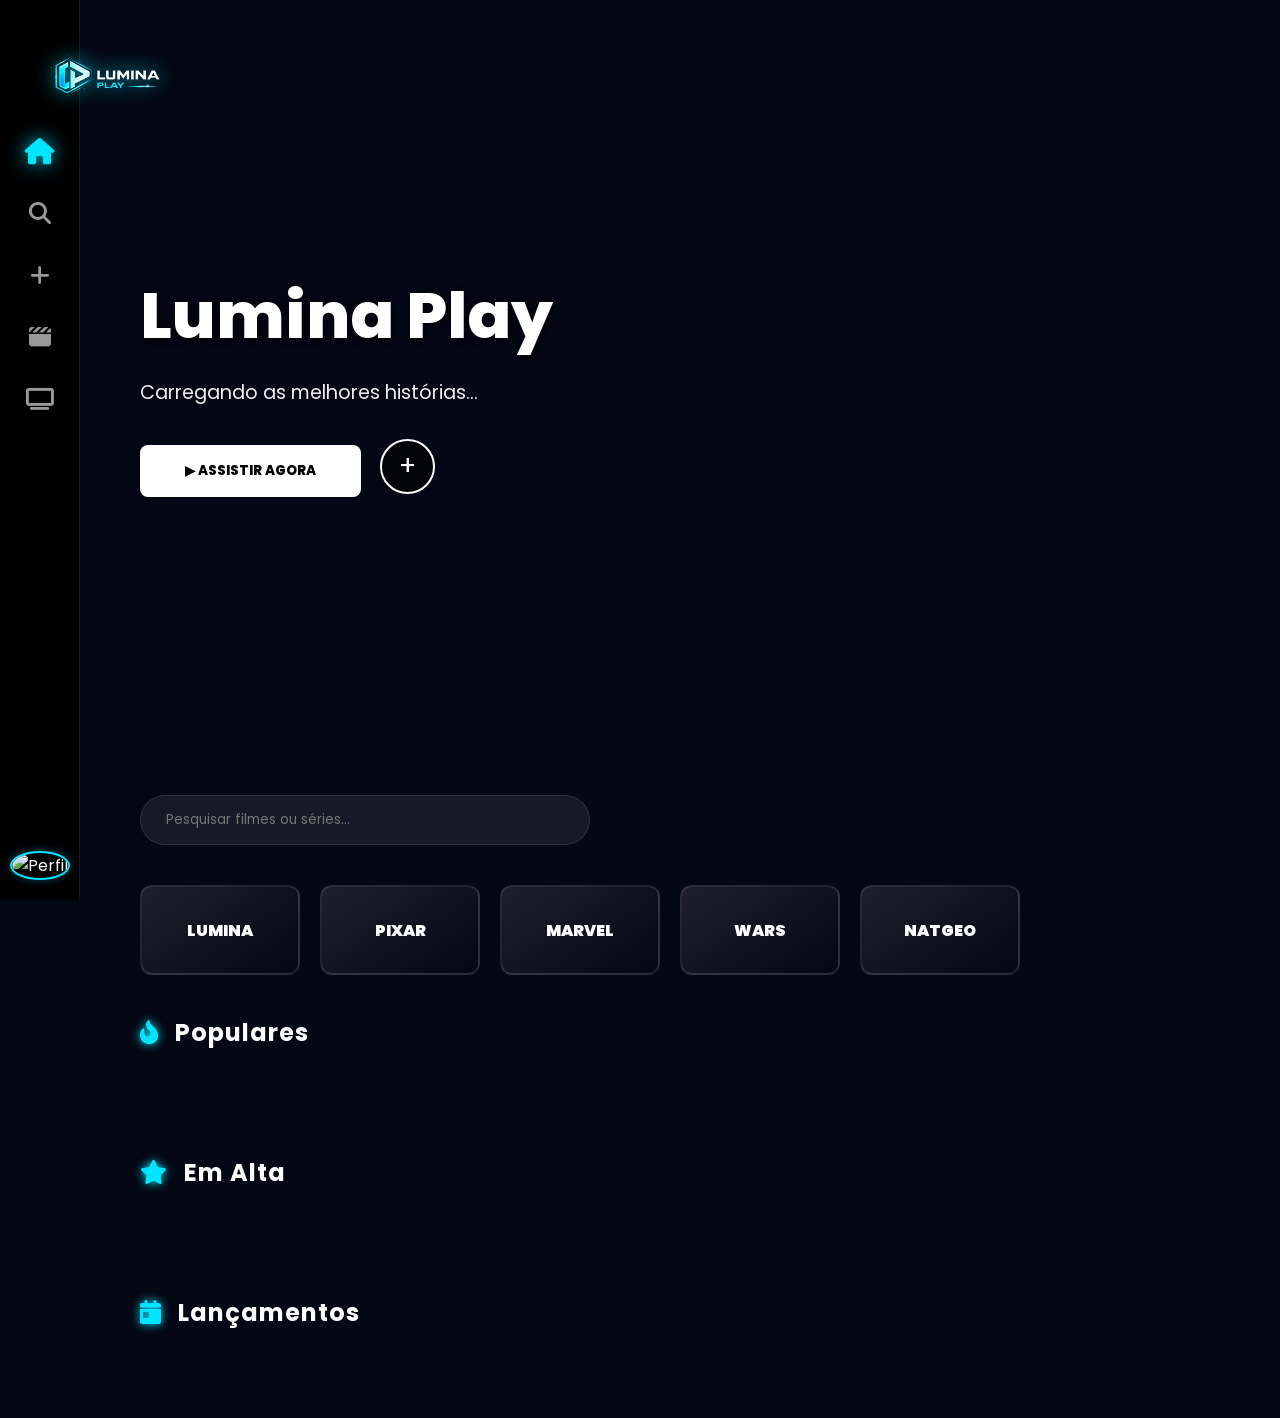
==== index.html @ 46b20f15 "Update index.html" ====
<!DOCTYPE html>
<html lang="pt-br">
<head>
    <meta charset="UTF-8">
    <meta name="viewport" content="width=device-width, initial-scale=1.0">
    <title>Lumina Play | Onde a luz encontra a história</title>
    <link rel="stylesheet" href="style.css">
    <link href="https://fonts.googleapis.com/css2?family=Poppins:wght@300;400;600;800&display=swap" rel="stylesheet">
    <link rel="stylesheet" href="https://cdnjs.cloudflare.com/ajax/libs/font-awesome/6.4.2/css/all.min.css">
</head>
<body>

    <nav class="sidebar">
        <div class="logo-container" onclick="window.location.href='index.html'" style="cursor: pointer;">
            <img src="logo.png" alt="Lumina Play Logo" class="logo-horizontal">
        </div>

        <ul class="nav-links">
            <li class="active" title="Início" onclick="window.location.href='index.html'"><i class="fa-solid fa-house"></i></li>
            <li title="Pesquisar" onclick="document.getElementById('searchInput').focus()"><i class="fa-solid fa-magnifying-glass"></i></li>
            <li title="Minha Lista" onclick="window.location.href='minha-lista.html'"><i class="fa-solid fa-plus"></i></li>
            <li title="Filmes" onclick="window.location.href='filme.html'"><i class="fa-solid fa-clapperboard"></i></li>
            <li title="Séries" onclick="window.location.href='series.html'"><i class="fa-solid fa-tv"></i></li>
        </ul>

        <div class="user-profile">
            <img src="https://i.pravatar.cc/150?img=32" alt="Perfil">
        </div>
    </nav>

    <main class="content">
        <section class="hero" id="hero">
            <div class="hero-overlay">
                <div class="hero-content">
                    <h1 id="heroTitle">Lumina Play</h1>
                    <p id="heroOverview">Carregando as melhores histórias...</p>
                    <div class="buttons">
                        <button class="btn-play" id="heroWatch">▶ ASSISTIR AGORA</button>
                        <button class="btn-info" id="heroFav">+</button>
                    </div>
                </div>
            </div>
        </section>

        <section class="search-section">
            <input type="text" id="searchInput" placeholder="Pesquisar filmes ou séries...">
        </section>

        <div class="row" id="searchRow" style="display: none; margin-bottom: 40px;">
            <h3><i class="fa-solid fa-magnifying-glass" style="color: #00e5ff; margin-right: 10px;"></i> Resultados encontrados</h3>
            <div class="movie-list row-cards" id="row-search-results"></div>
        </div>

        <section class="categories">
            <div class="category-card" onclick="alert('Explorar Lumina Originals')">LUMINA</div>
            <div class="category-card" onclick="alert('Explorar Pixar')">PIXAR</div>
            <div class="category-card" onclick="alert('Explorar Marvel')">MARVEL</div>
            <div class="category-card" onclick="alert('Explorar Star Wars')">WARS</div>
            <div class="category-card" onclick="alert('Explorar NatGeo')">NATGEO</div>
        </section>

        <div class="row">
            <h3><i class="fa-solid fa-fire-flame-curved" style="color: #00e5ff; text-shadow: 0 0 10px #00e5ff; margin-right: 10px;"></i> Populares</h3>
            <div class="carousel-container">
                <button class="handle left"><i class="fa-solid fa-chevron-left"></i></button>
                <div class="movie-list row-cards" id="row-populares"></div>
                <button class="handle right"><i class="fa-solid fa-chevron-right"></i></button>
            </div>
        </div>

        <div class="row">
            <h3><i class="fa-solid fa-star" style="color: #00e5ff; text-shadow: 0 0 10px #00e5ff; margin-right: 10px;"></i> Em Alta</h3>
            <div class="carousel-container">
                <button class="handle left"><i class="fa-solid fa-chevron-left"></i></button>
                <div class="movie-list row-cards" id="row-emalta"></div>
                <button class="handle right"><i class="fa-solid fa-chevron-right"></i></button>
            </div>
        </div>

        <div class="row">
            <h3><i class="fa-solid fa-calendar-day" style="color: #00e5ff; text-shadow: 0 0 10px #00e5ff; margin-right: 10px;"></i> Lançamentos</h3>
            <div class="carousel-container">
                <button class="handle left"><i class="fa-solid fa-chevron-left"></i></button>
                <div class="movie-list row-cards" id="row-lancamentos"></div>
                <button class="handle right"><i class="fa-solid fa-chevron-right"></i></button>
            </div>
        </div>
    </main>

    <script>
        const API_KEY = "d552c7ad4779e6d50cb6de2ac397c6dd";
        const IMG_URL = "https://image.tmdb.org/t/p/original";

        // --- BUSCA EM TEMPO REAL ---
        const searchInput = document.getElementById('searchInput');
        const searchRow = document.getElementById('searchRow');
        const searchResults = document.getElementById('row-search-results');

        searchInput.addEventListener('input', async (e) => {
            const query = e.target.value;
            if (query.length > 2) {
                const res = await fetch(`https://api.themoviedb.org/3/search/multi?api_key=${API_KEY}&language=pt-BR&query=${query}`);
                const data = await res.json();
                
                if (data.results.length > 0) {
                    searchRow.style.display = 'block';
                    renderMovies(searchResults, data.results);
                }
            } else {
                searchRow.style.display = 'none';
            }
        });

        // --- CARREGAR CONTEÚDO ---
        async function fetchMovies(endpoint, rowId) {
            const res = await fetch(`https://api.themoviedb.org/3${endpoint}?api_key=${API_KEY}&language=pt-BR`);
            const data = await res.json();
            renderMovies(document.getElementById(rowId), data.results);
            return data.results;
        }

        function renderMovies(container, list) {
            container.innerHTML = "";
            list.forEach(item => {
                if (!item.poster_path) return;
                const card = document.createElement('div');
                card.className = 'card';
                card.innerHTML = `<img src="https://image.tmdb.org/t/p/w500${item.poster_path}" alt="${item.title || item.name}">`;
                card.onclick = () => {
                    localStorage.setItem('lumina_selectedMovie', JSON.stringify(item));
                    window.location.href = 'filme.html';
                };
                container.appendChild(card);
            });
        }

        async function init() {
            const pops = await fetchMovies('/movie/popular', 'row-populares');
            fetchMovies('/trending/all/week', 'row-emalta');
            fetchMovies('/movie/now_playing', 'row-lancamentos');

            // Configurar Hero com um filme aleatório dos populares
            if (pops.length > 0) {
                const movie = pops[Math.floor(Math.random() * pops.length)];
                document.getElementById('hero').style.backgroundImage = `url(${IMG_URL}${movie.backdrop_path})`;
                document.getElementById('heroTitle').innerText = movie.title || movie.name;
                document.getElementById('heroOverview').innerText = movie.overview.substring(0, 160) + "...";
                document.getElementById('heroWatch').onclick = () => {
                    localStorage.setItem('lumina_selectedMovie', JSON.stringify(movie));
                    window.location.href = 'filme.html';
                };
            }
        }

        // --- CONTROLES DE SCROLL ---
        document.querySelectorAll('.handle').forEach(btn => {
            btn.onclick = () => {
                const list = btn.parentElement.querySelector('.movie-list');
                const direction = btn.classList.contains('left') ? -500 : 500;
                list.scrollBy({ left: direction, behavior: 'smooth' });
            };
        });

        init();
    </script>
</body>
</html>
---- style.css ----
/* --- CONFIGURAÇÕES GERAIS --- */
* {
    margin: 0;
    padding: 0;
    box-sizing: border-box;
    font-family: 'Poppins', sans-serif;
}

body {
    background: #040714;
    color: white;
    overflow-x: hidden;
    display: flex;
    flex-direction: row; 
}

/* --- BARRA LATERAL (SIDEBAR) --- */
.sidebar {
    width: 80px;
    height: 100vh;
    background: rgba(0, 0, 0, 0.95);
    position: fixed;
    display: flex;
    flex-direction: column;
    align-items: center;
    justify-content: space-between;
    padding: 20px 0;
    z-index: 1000;
    border-right: 1px solid rgba(255, 255, 255, 0.1);
    transition: 0.3s;
    overflow: visible; /* Permite que a logo grande "saia" da barra */
}

/* --- NOVA LOGO GIGANTE E BRILHANTE --- */
.logo-container {
    width: 200px; /* Largura ideal para o texto da sua logo aparecer */
    position: absolute;
    top: 15px;
    left: 10px;
    cursor: pointer;
    transition: transform 0.3s ease;
    z-index: 1001;
}

.logo-horizontal {
    width: 100%;
    height: auto;
    /* Brilho Neon Azul intenso para destacar a logo */
    filter: drop-shadow(0 0 10px rgba(0, 229, 255, 0.8));
}

.logo-container:hover {
    transform: scale(1.05);
}

/* --- LINKS DE NAVEGAÇÃO --- */
.nav-links { 
    list-style: none; 
    width: 100%;
    display: flex;
    flex-direction: column;
    align-items: center;
    margin-top: 100px; /* Espaço para não bater na logo grande */
}

.nav-links li {
    margin: 20px 0;
    cursor: pointer;
    transition: 0.3s ease;
    display: flex;
    justify-content: center;
    align-items: center;
    width: 100%;
}

.nav-links li i {
    font-size: 22px;
    color: white;
    opacity: 0.6;
}

.nav-links li.active i, 
.nav-links li:hover i {
    opacity: 1;
    color: #00e5ff;
    transform: scale(1.2);
    text-shadow: 0 0 15px rgba(0, 229, 255, 0.8);
}

.user-profile img {
    width: 45px;
    height: 45px;
    border-radius: 50%;
    border: 2px solid #00e5ff;
    object-fit: cover;
    box-shadow: 0 0 10px rgba(0, 229, 255, 0.3);
}

/* --- CONTEÚDO PRINCIPAL --- */
.content {
    margin-left: 80px;
    width: calc(100% - 80px);
    transition: 0.3s;
}

/* --- BANNER PRINCIPAL (HERO) --- */
.hero {
    height: 85vh;
    background-size: cover;
    background-position: center;
    position: relative;
}

.hero-overlay {
    height: 100%;
    width: 100%;
    background: linear-gradient(to right, #040714 20%, transparent 90%),
                linear-gradient(to top, #040714 10%, transparent 40%);
    display: flex;
    align-items: center;
    padding: 0 60px;
}

.hero-content h1 {
    font-size: 4rem;
    font-weight: 800;
    margin-bottom: 15px;
    text-shadow: 2px 2px 10px rgba(0,0,0,0.8);
}

.hero-content p {
    font-size: 1.2rem;
    max-width: 600px;
    margin-bottom: 30px;
    color: #efefef;
    line-height: 1.6;
}

.btn-play {
    padding: 16px 45px;
    font-weight: 800;
    border: none;
    border-radius: 8px;
    background: white;
    color: black;
    cursor: pointer;
    transition: 0.3s;
    text-transform: uppercase;
}

.btn-play:hover { 
    background: #00e5ff; 
    color: white; 
    box-shadow: 0 0 20px rgba(0, 229, 255, 0.5);
}

.btn-info {
    width: 55px;
    height: 55px;
    border-radius: 50%;
    border: 2px solid white;
    background: rgba(0,0,0,0.6);
    color: white;
    margin-left: 15px;
    font-size: 26px;
    cursor: pointer;
    transition: 0.3s;
}

.btn-info:hover { border-color: #00e5ff; color: #00e5ff; }

/* --- BUSCA E CATEGORIAS --- */
.search-section { padding: 30px 60px; }
#searchInput {
    width: 100%;
    max-width: 450px;
    padding: 14px 25px;
    background: rgba(255,255,255,0.08);
    border: 1px solid rgba(255,255,255,0.1);
    border-radius: 30px;
    color: white;
    outline: none;
    transition: 0.3s;
}
#searchInput:focus { border-color: #00e5ff; background: rgba(255,255,255,0.15); }

.categories {
    display: flex;
    gap: 20px;
    padding: 10px 60px;
    overflow-x: auto;
}
.categories::-webkit-scrollbar { display: none; }

.category-card {
    min-width: 160px;
    height: 90px;
    border: 2px solid rgba(255, 255, 255, 0.1);
    border-radius: 12px;
    display: flex;
    align-items: center;
    justify-content: center;
    font-weight: 900;
    background: linear-gradient(145deg, #1e1f2a, #040714);
    cursor: pointer;
    flex-shrink: 0;
    transition: 0.4s cubic-bezier(0.175, 0.885, 0.32, 1.275);
}

.category-card:hover {
    border-color: #00e5ff;
    transform: scale(1.05);
    box-shadow: 0 10px 20px rgba(0,0,0,0.4);
}

/* --- FILEIRAS E CARDS --- */
.row { padding: 30px 60px; position: relative; }
.row h3 { margin-bottom: 15px; font-size: 1.5rem; letter-spacing: 1px; }

.movie-list {
    display: flex;
    gap: 18px;
    overflow-x: auto;
    scroll-behavior: smooth;
    padding: 15px 0;
}
.movie-list::-webkit-scrollbar { display: none; }

.card {
    min-width: 180px;
    transition: 0.4s;
    cursor: pointer;
}
.card img { 
    width: 100%; 
    border-radius: 8px; 
    border: 2px solid transparent; 
    transition: 0.3s;
}
.card:hover { transform: translateY(-10px); }
.card:hover img { border-color: #00e5ff; box-shadow: 0 0 15px rgba(0, 229, 255, 0.4); }

.handle {
    position: absolute;
    height: 70%;
    top: 55px;
    width: 45px;
    background: rgba(0,0,0,0.8);
    border: none;
    color: white;
    font-size: 24px;
    cursor: pointer;
    z-index: 20;
    opacity: 0;
    transition: 0.3s;
}
.carousel-container:hover .handle { opacity: 1; }
.handle.left { left: 10px; border-radius: 0 8px 8px 0; }
.handle.right { right: 10px; border-radius: 8px 0 0 8px; }

/* --- PLAYER --- */
.player-overlay {
    position: fixed;
    top: 0; left: 0; width: 100%; height: 100%;
    background: rgba(0,0,0,0.98);
    display: none;
    z-index: 3000;
    justify-content: center;
    align-items: center;
}
.player-overlay.active { display: flex; }
.player-content { width: 95%; max-width: 1000px; aspect-ratio: 16/9; position: relative; }
.player-content iframe { width: 100%; height: 100%; border-radius: 12px; box-shadow: 0 0 30px rgba(0, 229, 255, 0.2); }
.close-btn { position: absolute; top: -50px; right: 0; font-size: 45px; color: white; cursor: pointer; transition: 0.3s; }
.close-btn:hover { color: #00e5ff; transform: rotate(90deg); }

/* --- RESPONSIVIDADE --- */
@media (max-width: 768px) {
    body { flex-direction: column; }

    .sidebar {
        width: 100%;
        height: 70px;
        bottom: 0;
        top: auto;
        flex-direction: row;
        padding: 0 15px;
        border-right: none;
        border-top: 1px solid rgba(255, 255, 255, 0.1);
        overflow: hidden;
    }

    /* Esconde a logo flutuante no Mobile para não cobrir os filmes */
    .logo-container { display: none; }

    .nav-links {
        flex-direction: row;
        justify-content: space-around;
        margin-top: 0;
    }

    .nav-links li { margin: 0; width: auto; }
    .user-profile { display: none; }

    .content {
        margin-left: 0;
        width: 100%;
        padding-bottom: 80px; 
    }

    .hero { height: 55vh; }
    .hero-overlay { padding: 0 25px; }
    .hero-content h1 { font-size: 2.2rem; }
    .hero-content p { font-size: 0.95rem; }

    .row { padding: 20px 25px; }
    .search-section, .categories { padding: 10px 25px; }
    .handle { display: none; }
}

/* Animação Skeleton */
.skeleton { min-width: 180px; height: 260px; background: linear-gradient(90deg, #1e1f2a 25%, #2a2b38 50%, #1e1f2a 75%); background-size: 200% 100%; animation: loading 1.5s infinite; border-radius: 8px; }
@keyframes loading { 0% { background-position: 200% 0; } 100% { background-position: -200% 0; } }
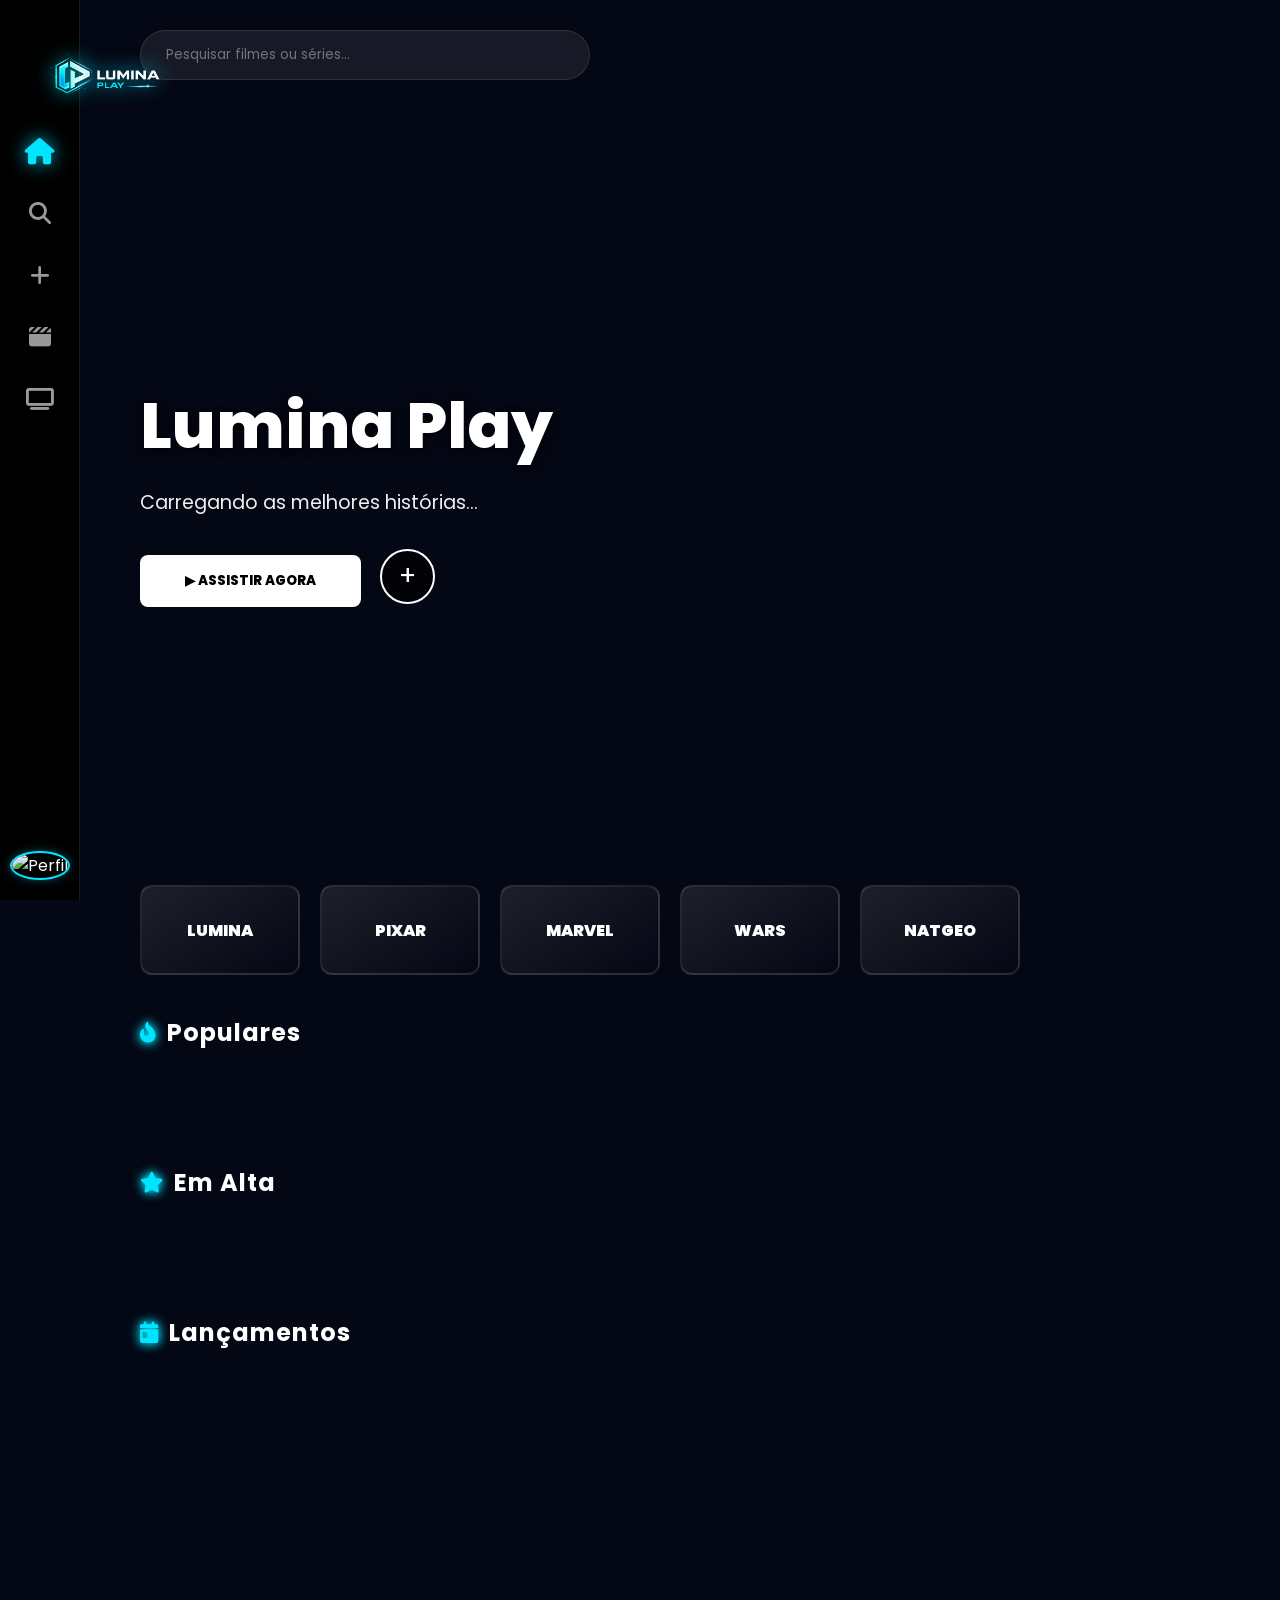
==== commit 9a268457: "Update index.html" ====
--- a/index.html
+++ b/index.html
@@ -17,7 +17,7 @@
 
         <ul class="nav-links">
             <li class="active" title="Início" onclick="window.location.href='index.html'"><i class="fa-solid fa-house"></i></li>
-            <li title="Pesquisar" onclick="document.getElementById('searchInput').focus()"><i class="fa-solid fa-magnifying-glass"></i></li>
+            <li title="Pesquisar" onclick="document.getElementById('searchInput').focus(); window.scrollTo({top: 0, behavior: 'smooth'});"><i class="fa-solid fa-magnifying-glass"></i></li>
             <li title="Minha Lista" onclick="window.location.href='minha-lista.html'"><i class="fa-solid fa-plus"></i></li>
             <li title="Filmes" onclick="window.location.href='filme.html'"><i class="fa-solid fa-clapperboard"></i></li>
             <li title="Séries" onclick="window.location.href='series.html'"><i class="fa-solid fa-tv"></i></li>
@@ -29,60 +29,65 @@
     </nav>
 
     <main class="content">
-        <section class="hero" id="hero">
-            <div class="hero-overlay">
-                <div class="hero-content">
-                    <h1 id="heroTitle">Lumina Play</h1>
-                    <p id="heroOverview">Carregando as melhores histórias...</p>
-                    <div class="buttons">
-                        <button class="btn-play" id="heroWatch">▶ ASSISTIR AGORA</button>
-                        <button class="btn-info" id="heroFav">+</button>
-                    </div>
-                </div>
-            </div>
-        </section>
-
         <section class="search-section">
             <input type="text" id="searchInput" placeholder="Pesquisar filmes ou séries...">
         </section>
 
-        <div class="row" id="searchRow" style="display: none; margin-bottom: 40px;">
-            <h3><i class="fa-solid fa-magnifying-glass" style="color: #00e5ff; margin-right: 10px;"></i> Resultados encontrados</h3>
-            <div class="movie-list row-cards" id="row-search-results"></div>
+        <div class="row" id="searchRow" style="display: none; padding: 0 4%; margin-top: 20px;">
+            <h3 style="border-left: 5px solid #00e5ff; padding-left: 15px;">
+                <i class="fa-solid fa-magnifying-glass" style="color: #00e5ff; margin-right: 10px;"></i> 
+                Resultados para: <span id="searchTerm" style="color: #00e5ff; font-weight: 300;"></span>
+            </h3>
+            <div id="row-search-results" style="display: grid; grid-template-columns: repeat(auto-fill, minmax(180px, 1fr)); gap: 20px; margin-top: 20px;"></div>
         </div>
 
-        <section class="categories">
-            <div class="category-card" onclick="alert('Explorar Lumina Originals')">LUMINA</div>
-            <div class="category-card" onclick="alert('Explorar Pixar')">PIXAR</div>
-            <div class="category-card" onclick="alert('Explorar Marvel')">MARVEL</div>
-            <div class="category-card" onclick="alert('Explorar Star Wars')">WARS</div>
-            <div class="category-card" onclick="alert('Explorar NatGeo')">NATGEO</div>
-        </section>
+        <div id="main-content-area">
+            <section class="hero" id="hero">
+                <div class="hero-overlay">
+                    <div class="hero-content">
+                        <h1 id="heroTitle">Lumina Play</h1>
+                        <p id="heroOverview">Carregando as melhores histórias...</p>
+                        <div class="buttons">
+                            <button class="btn-play" id="heroWatch">▶ ASSISTIR AGORA</button>
+                            <button class="btn-info" id="heroFav" title="Adicionar à Lista">+</button>
+                        </div>
+                    </div>
+                </div>
+            </section>
 
-        <div class="row">
-            <h3><i class="fa-solid fa-fire-flame-curved" style="color: #00e5ff; text-shadow: 0 0 10px #00e5ff; margin-right: 10px;"></i> Populares</h3>
-            <div class="carousel-container">
-                <button class="handle left"><i class="fa-solid fa-chevron-left"></i></button>
-                <div class="movie-list row-cards" id="row-populares"></div>
-                <button class="handle right"><i class="fa-solid fa-chevron-right"></i></button>
+            <section class="categories">
+                <div class="category-card">LUMINA</div>
+                <div class="category-card">PIXAR</div>
+                <div class="category-card">MARVEL</div>
+                <div class="category-card">WARS</div>
+                <div class="category-card">NATGEO</div>
+            </section>
+
+            <div class="row">
+                <h3><i class="fa-solid fa-fire-flame-curved" style="color: #00e5ff; text-shadow: 0 0 10px #00e5ff; margin-right: 10px;"></i> Populares</h3>
+                <div class="carousel-container">
+                    <button class="handle left"><i class="fa-solid fa-chevron-left"></i></button>
+                    <div class="movie-list row-cards" id="row-populares"></div>
+                    <button class="handle right"><i class="fa-solid fa-chevron-right"></i></button>
+                </div>
             </div>
-        </div>
 
-        <div class="row">
-            <h3><i class="fa-solid fa-star" style="color: #00e5ff; text-shadow: 0 0 10px #00e5ff; margin-right: 10px;"></i> Em Alta</h3>
-            <div class="carousel-container">
-                <button class="handle left"><i class="fa-solid fa-chevron-left"></i></button>
-                <div class="movie-list row-cards" id="row-emalta"></div>
-                <button class="handle right"><i class="fa-solid fa-chevron-right"></i></button>
+            <div class="row">
+                <h3><i class="fa-solid fa-star" style="color: #00e5ff; text-shadow: 0 0 10px #00e5ff; margin-right: 10px;"></i> Em Alta</h3>
+                <div class="carousel-container">
+                    <button class="handle left"><i class="fa-solid fa-chevron-left"></i></button>
+                    <div class="movie-list row-cards" id="row-emalta"></div>
+                    <button class="handle right"><i class="fa-solid fa-chevron-right"></i></button>
+                </div>
             </div>
-        </div>
 
-        <div class="row">
-            <h3><i class="fa-solid fa-calendar-day" style="color: #00e5ff; text-shadow: 0 0 10px #00e5ff; margin-right: 10px;"></i> Lançamentos</h3>
-            <div class="carousel-container">
-                <button class="handle left"><i class="fa-solid fa-chevron-left"></i></button>
-                <div class="movie-list row-cards" id="row-lancamentos"></div>
-                <button class="handle right"><i class="fa-solid fa-chevron-right"></i></button>
+            <div class="row">
+                <h3><i class="fa-solid fa-calendar-day" style="color: #00e5ff; text-shadow: 0 0 10px #00e5ff; margin-right: 10px;"></i> Lançamentos</h3>
+                <div class="carousel-container">
+                    <button class="handle left"><i class="fa-solid fa-chevron-left"></i></button>
+                    <div class="movie-list row-cards" id="row-lancamentos"></div>
+                    <button class="handle right"><i class="fa-solid fa-chevron-right"></i></button>
+                </div>
             </div>
         </div>
     </main>
@@ -91,41 +96,37 @@
         const API_KEY = "d552c7ad4779e6d50cb6de2ac397c6dd";
         const IMG_URL = "https://image.tmdb.org/t/p/original";
 
-        // --- BUSCA EM TEMPO REAL ---
         const searchInput = document.getElementById('searchInput');
         const searchRow = document.getElementById('searchRow');
         const searchResults = document.getElementById('row-search-results');
+        const mainContentArea = document.getElementById('main-content-area');
+        const searchTermSpan = document.getElementById('searchTerm');
 
+        // --- BUSCA EM TEMPO REAL ---
         searchInput.addEventListener('input', async (e) => {
-            const query = e.target.value;
+            const query = e.target.value.trim();
             if (query.length > 2) {
+                mainContentArea.style.display = 'none';
+                searchRow.style.display = 'block';
+                searchTermSpan.innerText = query;
+
                 const res = await fetch(`https://api.themoviedb.org/3/search/multi?api_key=${API_KEY}&language=pt-BR&query=${query}`);
                 const data = await res.json();
-                
-                if (data.results.length > 0) {
-                    searchRow.style.display = 'block';
-                    renderMovies(searchResults, data.results);
-                }
+                renderMovies(searchResults, data.results);
             } else {
                 searchRow.style.display = 'none';
+                mainContentArea.style.display = 'block';
             }
         });
 
-        // --- CARREGAR CONTEÚDO ---
-        async function fetchMovies(endpoint, rowId) {
-            const res = await fetch(`https://api.themoviedb.org/3${endpoint}?api_key=${API_KEY}&language=pt-BR`);
-            const data = await res.json();
-            renderMovies(document.getElementById(rowId), data.results);
-            return data.results;
-        }
-
+        // --- RENDERIZAÇÃO DE CARDS ---
         function renderMovies(container, list) {
             container.innerHTML = "";
             list.forEach(item => {
                 if (!item.poster_path) return;
                 const card = document.createElement('div');
                 card.className = 'card';
-                card.innerHTML = `<img src="https://image.tmdb.org/t/p/w500${item.poster_path}" alt="${item.title || item.name}">`;
+                card.innerHTML = `<img src="https://image.tmdb.org/t/p/w500${item.poster_path}" alt="${item.title || item.name}" loading="lazy">`;
                 card.onclick = () => {
                     localStorage.setItem('lumina_selectedMovie', JSON.stringify(item));
                     window.location.href = 'filme.html';
@@ -134,29 +135,52 @@
             });
         }
 
+        // --- BUSCAR DADOS DAS FILEIRAS ---
+        async function fetchMovies(endpoint, rowId) {
+            const res = await fetch(`https://api.themoviedb.org/3${endpoint}?api_key=${API_KEY}&language=pt-BR`);
+            const data = await res.json();
+            renderMovies(document.getElementById(rowId), data.results);
+            return data.results;
+        }
+
         async function init() {
             const pops = await fetchMovies('/movie/popular', 'row-populares');
             fetchMovies('/trending/all/week', 'row-emalta');
             fetchMovies('/movie/now_playing', 'row-lancamentos');
 
-            // Configurar Hero com um filme aleatório dos populares
+            // Hero Dinâmico
             if (pops.length > 0) {
-                const movie = pops[Math.floor(Math.random() * pops.length)];
-                document.getElementById('hero').style.backgroundImage = `url(${IMG_URL}${movie.backdrop_path})`;
+                const movie = pops[Math.floor(Math.random() * 8)]; // Pega um dos 8 primeiros populares
+                document.getElementById('hero').style.backgroundImage = `linear-gradient(to top, #040714 10%, transparent 60%), url(${IMG_URL}${movie.backdrop_path})`;
                 document.getElementById('heroTitle').innerText = movie.title || movie.name;
-                document.getElementById('heroOverview').innerText = movie.overview.substring(0, 160) + "...";
+                
+                const overview = movie.overview || "Uma história incrível aguarda por você no Lumina Play.";
+                document.getElementById('heroOverview').innerText = overview.substring(0, 160) + "...";
+
                 document.getElementById('heroWatch').onclick = () => {
                     localStorage.setItem('lumina_selectedMovie', JSON.stringify(movie));
                     window.location.href = 'filme.html';
                 };
+
+                // Botão de favoritar no Hero
+                document.getElementById('heroFav').onclick = () => {
+                    let favs = JSON.parse(localStorage.getItem("luminaLista") || "[]");
+                    if (!favs.find(f => f.id === movie.id)) {
+                        favs.push(movie);
+                        localStorage.setItem("luminaLista", JSON.stringify(favs));
+                        alert("✅ Adicionado à sua lista!");
+                    } else {
+                        alert("ℹ️ Já está na sua lista!");
+                    }
+                };
             }
         }
 
-        // --- CONTROLES DE SCROLL ---
+        // Controles de Scroll
         document.querySelectorAll('.handle').forEach(btn => {
             btn.onclick = () => {
                 const list = btn.parentElement.querySelector('.movie-list');
-                const direction = btn.classList.contains('left') ? -500 : 500;
+                const direction = btn.classList.contains('left') ? -600 : 600;
                 list.scrollBy({ left: direction, behavior: 'smooth' });
             };
         });
--- a/style.css
+++ b/style.css
@@ -28,12 +28,11 @@
     z-index: 1000;
     border-right: 1px solid rgba(255, 255, 255, 0.1);
     transition: 0.3s;
-    overflow: visible; /* Permite que a logo grande "saia" da barra */
-}
-
-/* --- NOVA LOGO GIGANTE E BRILHANTE --- */
+}
+
+/* --- LOGO LUMINA --- */
 .logo-container {
-    width: 200px; /* Largura ideal para o texto da sua logo aparecer */
+    width: 200px; 
     position: absolute;
     top: 15px;
     left: 10px;
@@ -45,7 +44,6 @@
 .logo-horizontal {
     width: 100%;
     height: auto;
-    /* Brilho Neon Azul intenso para destacar a logo */
     filter: drop-shadow(0 0 10px rgba(0, 229, 255, 0.8));
 }
 
@@ -60,7 +58,7 @@
     display: flex;
     flex-direction: column;
     align-items: center;
-    margin-top: 100px; /* Espaço para não bater na logo grande */
+    margin-top: 100px;
 }
 
 .nav-links li {
@@ -151,7 +149,7 @@
 .btn-play:hover { 
     background: #00e5ff; 
     color: white; 
-    box-shadow: 0 0 20px rgba(0, 229, 255, 0.5);
+    box-shadow: 0 0 20px rgba(0, 229, 255, 0.8);
 }
 
 .btn-info {
@@ -182,7 +180,7 @@
     outline: none;
     transition: 0.3s;
 }
-#searchInput:focus { border-color: #00e5ff; background: rgba(255,255,255,0.15); }
+#searchInput:focus { border-color: #00e5ff; background: rgba(255,255,255,0.15); box-shadow: 0 0 15px rgba(0, 229, 255, 0.2); }
 
 .categories {
     display: flex;
@@ -210,47 +208,75 @@
 .category-card:hover {
     border-color: #00e5ff;
     transform: scale(1.05);
-    box-shadow: 0 10px 20px rgba(0,0,0,0.4);
-}
-
-/* --- FILEIRAS E CARDS --- */
+    box-shadow: 0 0 20px rgba(0, 229, 255, 0.3);
+}
+
+/* --- FILEIRAS E TÍTULOS --- */
 .row { padding: 30px 60px; position: relative; }
-.row h3 { margin-bottom: 15px; font-size: 1.5rem; letter-spacing: 1px; }
+
+.row h3 { 
+    margin-bottom: 15px; 
+    font-size: 1.5rem; 
+    letter-spacing: 1px;
+    display: flex;
+    align-items: center;
+}
+
+/* Ajuste para os ícones que adicionamos no HTML */
+.row h3 i {
+    font-size: 1.3rem;
+    filter: drop-shadow(0 0 5px rgba(0, 229, 255, 0.5));
+}
 
 .movie-list {
     display: flex;
     gap: 18px;
     overflow-x: auto;
     scroll-behavior: smooth;
-    padding: 15px 0;
+    padding: 20px 0; /* Espaço para o zoom não cortar o card */
 }
 .movie-list::-webkit-scrollbar { display: none; }
 
+/* --- EFEITO ZOOM E BRILHO NOS CARDS --- */
 .card {
     min-width: 180px;
-    transition: 0.4s;
-    cursor: pointer;
-}
+    transition: transform 0.4s cubic-bezier(0.25, 0.46, 0.45, 0.94), box-shadow 0.4s ease;
+    cursor: pointer;
+    border-radius: 8px;
+    position: relative;
+    z-index: 1;
+}
+
 .card img { 
     width: 100%; 
     border-radius: 8px; 
     border: 2px solid transparent; 
     transition: 0.3s;
-}
-.card:hover { transform: translateY(-10px); }
-.card:hover img { border-color: #00e5ff; box-shadow: 0 0 15px rgba(0, 229, 255, 0.4); }
-
+    display: block;
+}
+
+.card:hover { 
+    transform: scale(1.1); /* Zoom elegante */
+    z-index: 100; /* Fica na frente de tudo */
+}
+
+.card:hover img { 
+    border-color: #00e5ff; 
+    box-shadow: 0 0 25px rgba(0, 229, 255, 0.6); 
+}
+
+/* --- CONTROLES DO CARROSSEL --- */
 .handle {
     position: absolute;
-    height: 70%;
-    top: 55px;
+    height: 260px; /* Altura aproximada do card */
+    top: 75px;
     width: 45px;
-    background: rgba(0,0,0,0.8);
+    background: rgba(0,0,0,0.7);
     border: none;
     color: white;
     font-size: 24px;
     cursor: pointer;
-    z-index: 20;
+    z-index: 1000;
     opacity: 0;
     transition: 0.3s;
 }
@@ -277,7 +303,6 @@
 /* --- RESPONSIVIDADE --- */
 @media (max-width: 768px) {
     body { flex-direction: column; }
-
     .sidebar {
         width: 100%;
         height: 70px;
@@ -287,37 +312,13 @@
         padding: 0 15px;
         border-right: none;
         border-top: 1px solid rgba(255, 255, 255, 0.1);
-        overflow: hidden;
     }
-
-    /* Esconde a logo flutuante no Mobile para não cobrir os filmes */
     .logo-container { display: none; }
-
-    .nav-links {
-        flex-direction: row;
-        justify-content: space-around;
-        margin-top: 0;
-    }
-
+    .nav-links { flex-direction: row; justify-content: space-around; margin-top: 0; }
     .nav-links li { margin: 0; width: auto; }
-    .user-profile { display: none; }
-
-    .content {
-        margin-left: 0;
-        width: 100%;
-        padding-bottom: 80px; 
-    }
-
-    .hero { height: 55vh; }
-    .hero-overlay { padding: 0 25px; }
-    .hero-content h1 { font-size: 2.2rem; }
-    .hero-content p { font-size: 0.95rem; }
-
+    .content { margin-left: 0; width: 100%; padding-bottom: 80px; }
+    .hero { height: 50vh; }
+    .hero-content h1 { font-size: 2rem; }
     .row { padding: 20px 25px; }
-    .search-section, .categories { padding: 10px 25px; }
     .handle { display: none; }
 }
-
-/* Animação Skeleton */
-.skeleton { min-width: 180px; height: 260px; background: linear-gradient(90deg, #1e1f2a 25%, #2a2b38 50%, #1e1f2a 75%); background-size: 200% 100%; animation: loading 1.5s infinite; border-radius: 8px; }
-@keyframes loading { 0% { background-position: 200% 0; } 100% { background-position: -200% 0; } }
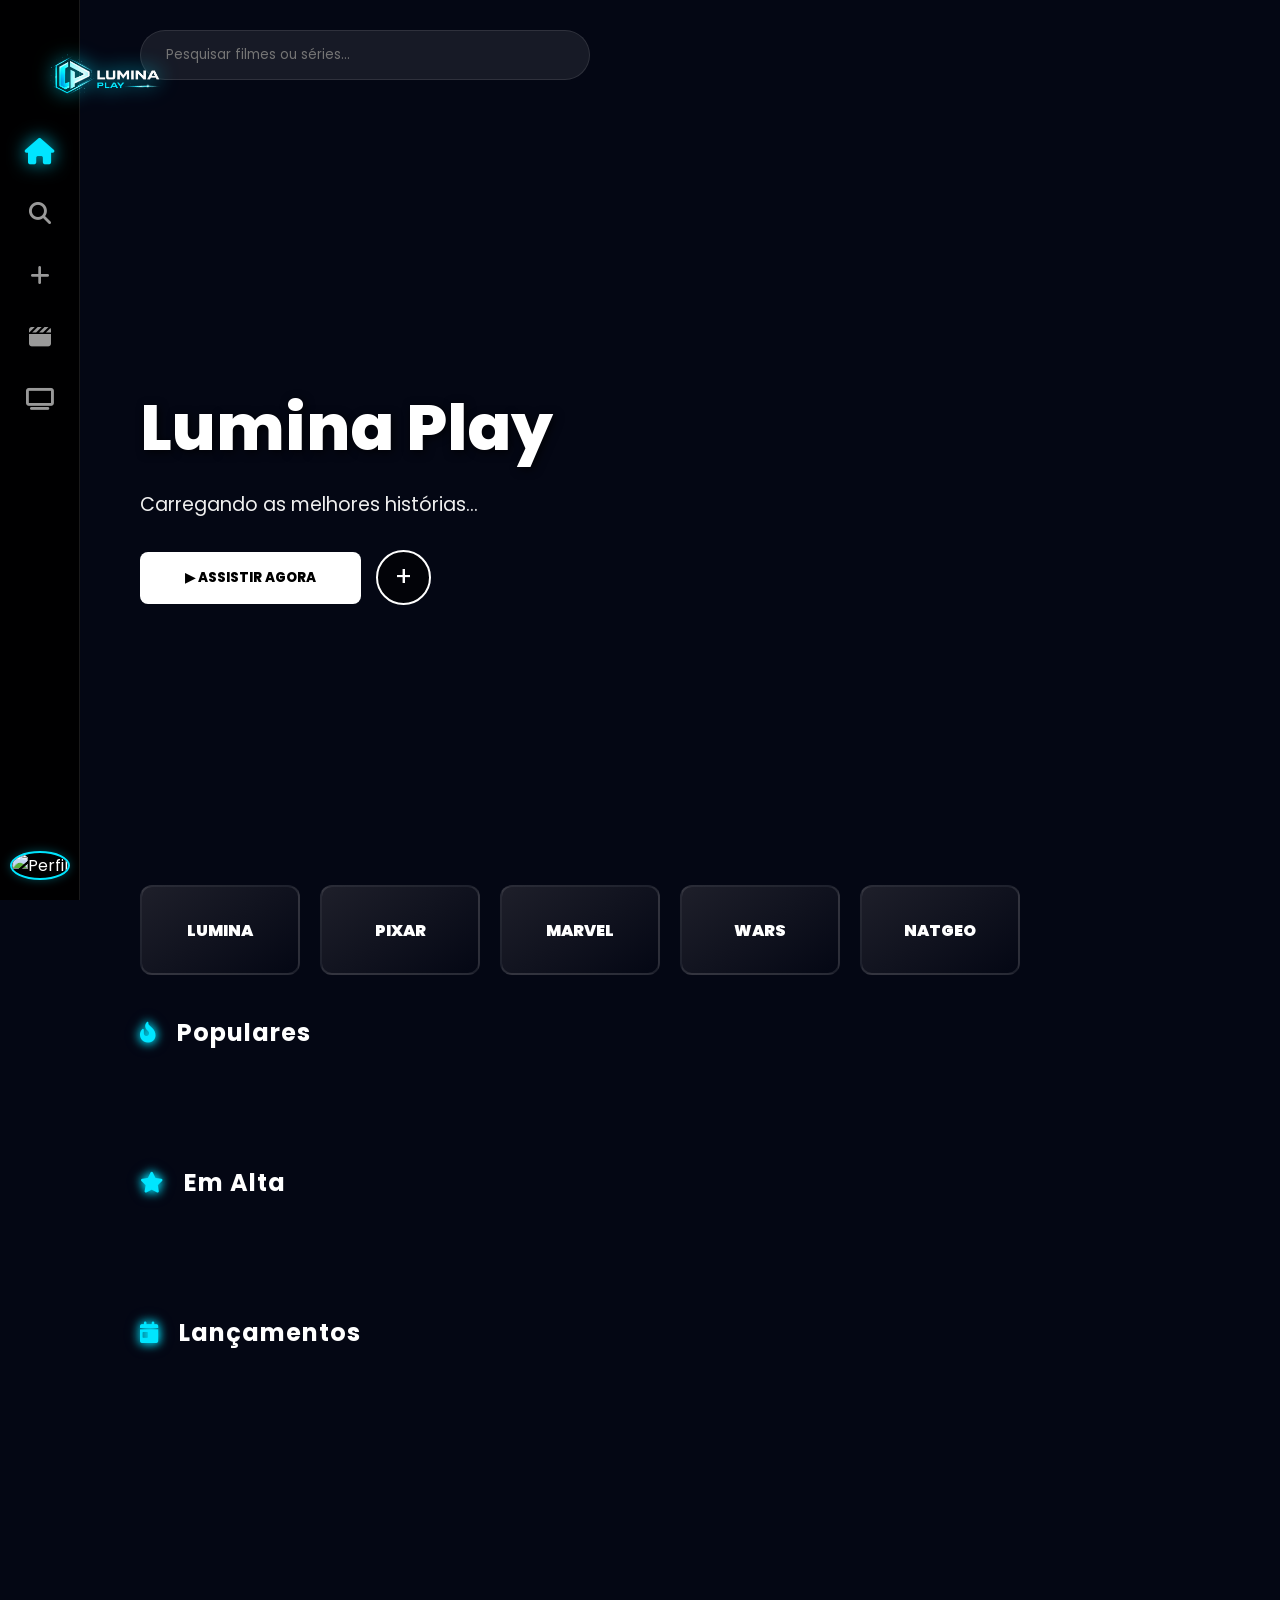
==== commit efdfe41f: "Update index.html" ====
--- a/index.html
+++ b/index.html
@@ -46,8 +46,9 @@
                 <div class="hero-overlay">
                     <div class="hero-content">
                         <h1 id="heroTitle">Lumina Play</h1>
-                        <p id="heroOverview">Carregando as melhores histórias...</p>
-                        <div class="buttons">
+                        <p id="heroOverview" class="hero-overview">Carregando as melhores histórias...</p>
+                        
+                        <div class="hero-buttons">
                             <button class="btn-play" id="heroWatch">▶ ASSISTIR AGORA</button>
                             <button class="btn-info" id="heroFav" title="Adicionar à Lista">+</button>
                         </div>
@@ -65,7 +66,7 @@
 
             <div class="row">
                 <h3><i class="fa-solid fa-fire-flame-curved" style="color: #00e5ff; text-shadow: 0 0 10px #00e5ff; margin-right: 10px;"></i> Populares</h3>
-                <div class="carousel-container">
+                <div class="carousel-container" style="position: relative;">
                     <button class="handle left"><i class="fa-solid fa-chevron-left"></i></button>
                     <div class="movie-list row-cards" id="row-populares"></div>
                     <button class="handle right"><i class="fa-solid fa-chevron-right"></i></button>
@@ -74,7 +75,7 @@
 
             <div class="row">
                 <h3><i class="fa-solid fa-star" style="color: #00e5ff; text-shadow: 0 0 10px #00e5ff; margin-right: 10px;"></i> Em Alta</h3>
-                <div class="carousel-container">
+                <div class="carousel-container" style="position: relative;">
                     <button class="handle left"><i class="fa-solid fa-chevron-left"></i></button>
                     <div class="movie-list row-cards" id="row-emalta"></div>
                     <button class="handle right"><i class="fa-solid fa-chevron-right"></i></button>
@@ -83,7 +84,7 @@
 
             <div class="row">
                 <h3><i class="fa-solid fa-calendar-day" style="color: #00e5ff; text-shadow: 0 0 10px #00e5ff; margin-right: 10px;"></i> Lançamentos</h3>
-                <div class="carousel-container">
+                <div class="carousel-container" style="position: relative;">
                     <button class="handle left"><i class="fa-solid fa-chevron-left"></i></button>
                     <div class="movie-list row-cards" id="row-lancamentos"></div>
                     <button class="handle right"><i class="fa-solid fa-chevron-right"></i></button>
@@ -150,19 +151,19 @@
 
             // Hero Dinâmico
             if (pops.length > 0) {
-                const movie = pops[Math.floor(Math.random() * 8)]; // Pega um dos 8 primeiros populares
+                const movie = pops[Math.floor(Math.random() * 8)];
                 document.getElementById('hero').style.backgroundImage = `linear-gradient(to top, #040714 10%, transparent 60%), url(${IMG_URL}${movie.backdrop_path})`;
                 document.getElementById('heroTitle').innerText = movie.title || movie.name;
                 
                 const overview = movie.overview || "Uma história incrível aguarda por você no Lumina Play.";
-                document.getElementById('heroOverview').innerText = overview.substring(0, 160) + "...";
+                // No JS mantemos o texto completo, o CSS cuidará de cortar se for muito grande no mobile
+                document.getElementById('heroOverview').innerText = overview;
 
                 document.getElementById('heroWatch').onclick = () => {
                     localStorage.setItem('lumina_selectedMovie', JSON.stringify(movie));
                     window.location.href = 'filme.html';
                 };
 
-                // Botão de favoritar no Hero
                 document.getElementById('heroFav').onclick = () => {
                     let favs = JSON.parse(localStorage.getItem("luminaLista") || "[]");
                     if (!favs.find(f => f.id === movie.id)) {
--- a/style.css
+++ b/style.css
@@ -134,6 +134,13 @@
     line-height: 1.6;
 }
 
+/* Contêiner dos botões para facilitar o alinhamento */
+.hero-buttons {
+    display: flex;
+    align-items: center;
+    gap: 15px;
+}
+
 .btn-play {
     padding: 16px 45px;
     font-weight: 800;
@@ -159,10 +166,12 @@
     border: 2px solid white;
     background: rgba(0,0,0,0.6);
     color: white;
-    margin-left: 15px;
     font-size: 26px;
     cursor: pointer;
     transition: 0.3s;
+    display: flex;
+    justify-content: center;
+    align-items: center;
 }
 
 .btn-info:hover { border-color: #00e5ff; color: #00e5ff; }
@@ -220,9 +229,9 @@
     letter-spacing: 1px;
     display: flex;
     align-items: center;
-}
-
-/* Ajuste para os ícones que adicionamos no HTML */
+    gap: 10px;
+}
+
 .row h3 i {
     font-size: 1.3rem;
     filter: drop-shadow(0 0 5px rgba(0, 229, 255, 0.5));
@@ -233,11 +242,11 @@
     gap: 18px;
     overflow-x: auto;
     scroll-behavior: smooth;
-    padding: 20px 0; /* Espaço para o zoom não cortar o card */
+    padding: 20px 0;
 }
 .movie-list::-webkit-scrollbar { display: none; }
 
-/* --- EFEITO ZOOM E BRILHO NOS CARDS --- */
+/* --- CARDS --- */
 .card {
     min-width: 180px;
     transition: transform 0.4s cubic-bezier(0.25, 0.46, 0.45, 0.94), box-shadow 0.4s ease;
@@ -256,8 +265,8 @@
 }
 
 .card:hover { 
-    transform: scale(1.1); /* Zoom elegante */
-    z-index: 100; /* Fica na frente de tudo */
+    transform: scale(1.1);
+    z-index: 100;
 }
 
 .card:hover img { 
@@ -268,7 +277,7 @@
 /* --- CONTROLES DO CARROSSEL --- */
 .handle {
     position: absolute;
-    height: 260px; /* Altura aproximada do card */
+    height: 260px;
     top: 75px;
     width: 45px;
     background: rgba(0,0,0,0.7);
@@ -300,9 +309,10 @@
 .close-btn { position: absolute; top: -50px; right: 0; font-size: 45px; color: white; cursor: pointer; transition: 0.3s; }
 .close-btn:hover { color: #00e5ff; transform: rotate(90deg); }
 
-/* --- RESPONSIVIDADE --- */
+/* --- RESPONSIVIDADE CORRIGIDA --- */
 @media (max-width: 768px) {
     body { flex-direction: column; }
+    
     .sidebar {
         width: 100%;
         height: 70px;
@@ -313,12 +323,63 @@
         border-right: none;
         border-top: 1px solid rgba(255, 255, 255, 0.1);
     }
+    
     .logo-container { display: none; }
-    .nav-links { flex-direction: row; justify-content: space-around; margin-top: 0; }
+    
+    .nav-links { 
+        flex-direction: row; 
+        justify-content: space-around; 
+        margin-top: 0; 
+    }
+    
     .nav-links li { margin: 0; width: auto; }
-    .content { margin-left: 0; width: 100%; padding-bottom: 80px; }
-    .hero { height: 50vh; }
-    .hero-content h1 { font-size: 2rem; }
-    .row { padding: 20px 25px; }
+    
+    .content { 
+        margin-left: 0; 
+        width: 100%; 
+        padding-bottom: 80px; 
+    }
+    
+    .hero { 
+        height: 60vh; /* Aumentei um pouco para dar mais fôlego ao conteúdo */
+    }
+
+    .hero-overlay {
+        padding: 0 25px;
+        background: linear-gradient(to top, #040714 30%, transparent 90%);
+        align-items: flex-end; /* Alinha o texto na parte de baixo no mobile */
+        padding-bottom: 40px;
+    }
+
+    .hero-content h1 { 
+        font-size: 1.8rem; 
+        margin-bottom: 10px;
+    }
+
+    .hero-content p { 
+        font-size: 0.95rem; 
+        margin-bottom: 20px;
+        /* CORREÇÃO DA SINOPSE: Limita a 3 linhas e adiciona reticências (...) */
+        display: -webkit-box;
+        -webkit-line-clamp: 3;
+        -webkit-box-orient: vertical;  
+        overflow: hidden;
+        text-overflow: ellipsis;
+        max-width: 100%;
+    }
+
+    .btn-play {
+        padding: 12px 30px;
+        font-size: 0.9rem;
+    }
+
+    .btn-info {
+        width: 45px;
+        height: 45px;
+        font-size: 20px;
+    }
+
+    .row { padding: 20px 15px; }
+    .row h3 { font-size: 1.2rem; }
     .handle { display: none; }
 }
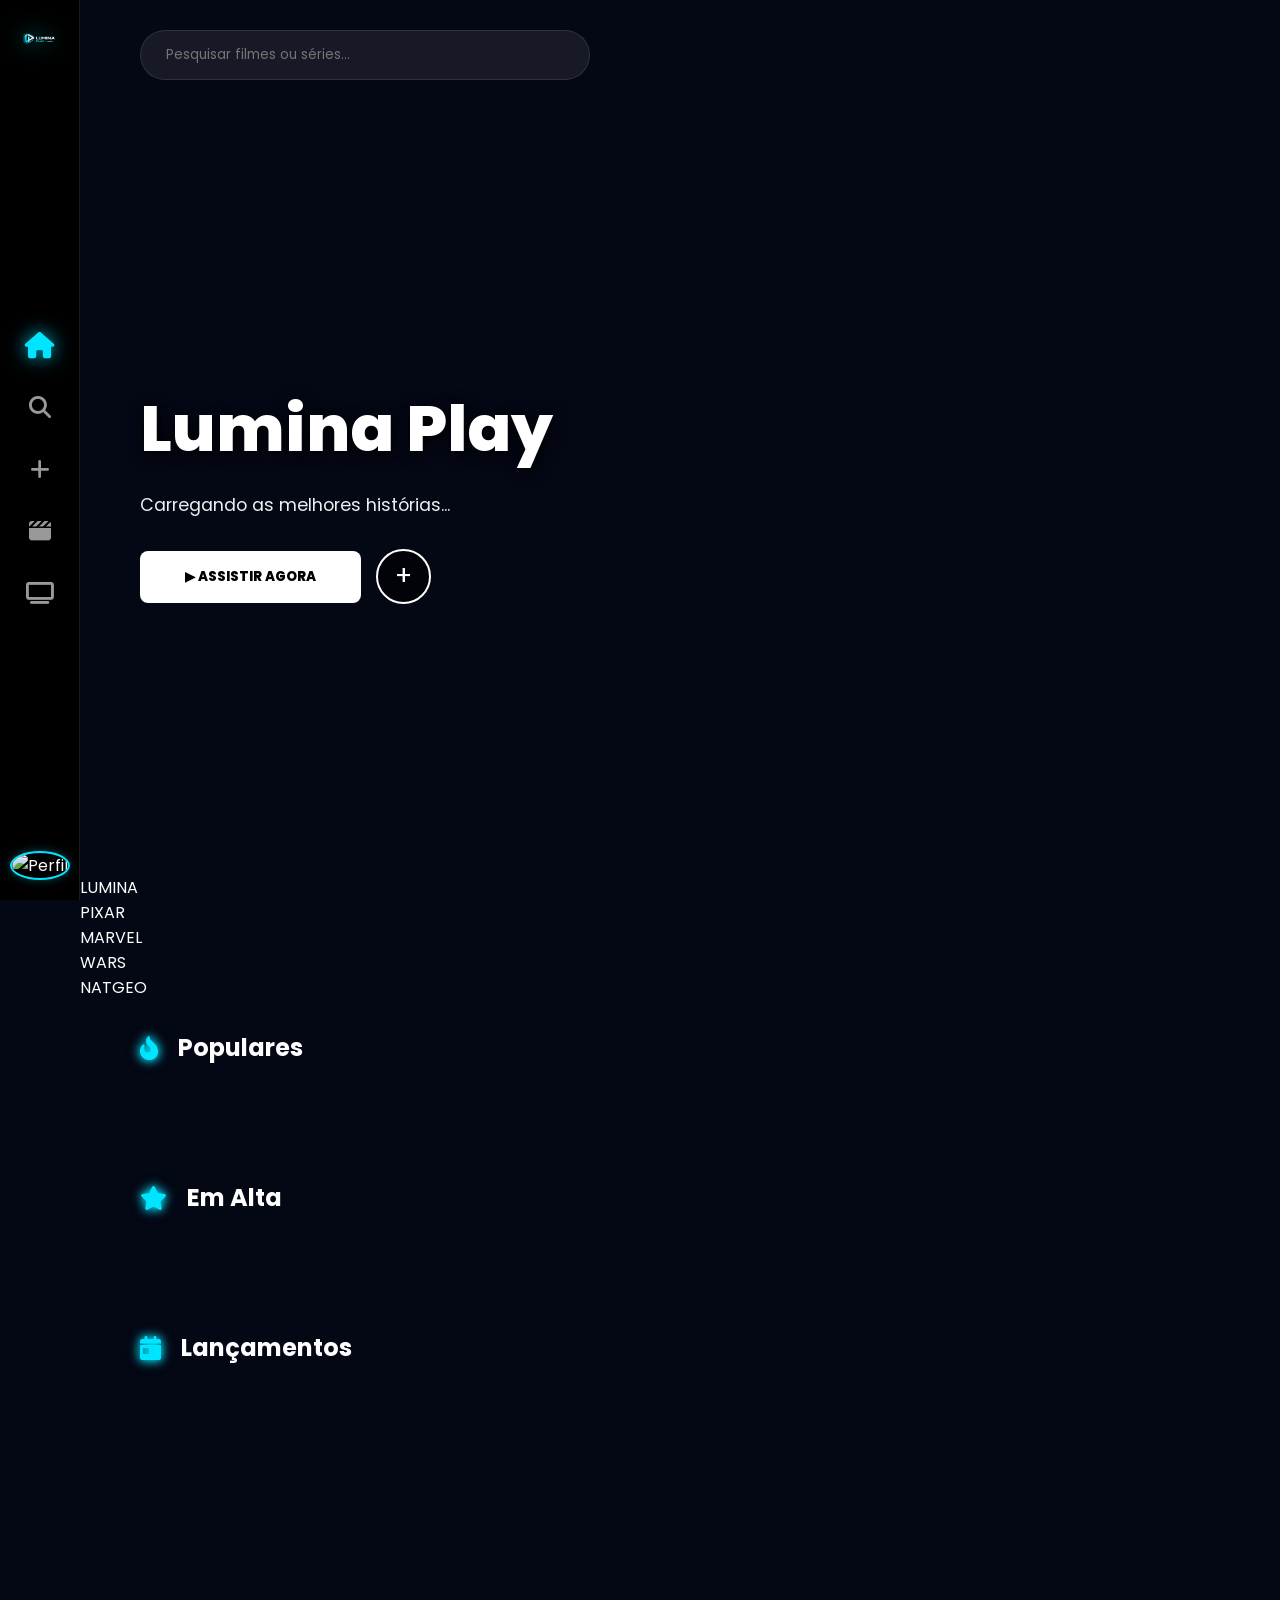
==== commit 4c5f125c: "Update index.html" ====
--- a/index.html
+++ b/index.html
@@ -7,6 +7,7 @@
     <link rel="stylesheet" href="style.css">
     <link href="https://fonts.googleapis.com/css2?family=Poppins:wght@300;400;600;800&display=swap" rel="stylesheet">
     <link rel="stylesheet" href="https://cdnjs.cloudflare.com/ajax/libs/font-awesome/6.4.2/css/all.min.css">
+    <link rel="manifest" href="manifest.json">
 </head>
 <body>
 
@@ -111,9 +112,11 @@
                 searchRow.style.display = 'block';
                 searchTermSpan.innerText = query;
 
-                const res = await fetch(`https://api.themoviedb.org/3/search/multi?api_key=${API_KEY}&language=pt-BR&query=${query}`);
-                const data = await res.json();
-                renderMovies(searchResults, data.results);
+                try {
+                    const res = await fetch(`https://api.themoviedb.org/3/search/multi?api_key=${API_KEY}&language=pt-BR&query=${query}`);
+                    const data = await res.json();
+                    renderMovies(searchResults, data.results);
+                } catch (err) { console.error("Erro na busca:", err); }
             } else {
                 searchRow.style.display = 'none';
                 mainContentArea.style.display = 'block';
@@ -124,11 +127,15 @@
         function renderMovies(container, list) {
             container.innerHTML = "";
             list.forEach(item => {
-                if (!item.poster_path) return;
+                // Filtra para mostrar apenas Filmes ou Séries que tenham poster
+                if (!item.poster_path || (item.media_type && item.media_type === 'person')) return;
+                
                 const card = document.createElement('div');
                 card.className = 'card';
                 card.innerHTML = `<img src="https://image.tmdb.org/t/p/w500${item.poster_path}" alt="${item.title || item.name}" loading="lazy">`;
+                
                 card.onclick = () => {
+                    // Salvamos o objeto completo para usar no filme.html
                     localStorage.setItem('lumina_selectedMovie', JSON.stringify(item));
                     window.location.href = 'filme.html';
                 };
@@ -138,26 +145,34 @@
 
         // --- BUSCAR DADOS DAS FILEIRAS ---
         async function fetchMovies(endpoint, rowId) {
-            const res = await fetch(`https://api.themoviedb.org/3${endpoint}?api_key=${API_KEY}&language=pt-BR`);
-            const data = await res.json();
-            renderMovies(document.getElementById(rowId), data.results);
-            return data.results;
+            try {
+                const res = await fetch(`https://api.themoviedb.org/3${endpoint}?api_key=${API_KEY}&language=pt-BR`);
+                const data = await res.json();
+                renderMovies(document.getElementById(rowId), data.results);
+                return data.results;
+            } catch (err) { 
+                console.error("Erro ao carregar fileira:", err); 
+                return [];
+            }
         }
 
         async function init() {
+            // Carrega as fileiras principais
             const pops = await fetchMovies('/movie/popular', 'row-populares');
             fetchMovies('/trending/all/week', 'row-emalta');
             fetchMovies('/movie/now_playing', 'row-lancamentos');
 
             // Hero Dinâmico
-            if (pops.length > 0) {
+            if (pops && pops.length > 0) {
+                // Pega um filme aleatório entre os 8 primeiros populares
                 const movie = pops[Math.floor(Math.random() * 8)];
-                document.getElementById('hero').style.backgroundImage = `linear-gradient(to top, #040714 10%, transparent 60%), url(${IMG_URL}${movie.backdrop_path})`;
+                
+                const heroElement = document.getElementById('hero');
+                const backdrop = movie.backdrop_path || movie.poster_path;
+                
+                heroElement.style.backgroundImage = `linear-gradient(to top, #040714 15%, transparent 70%), url(${IMG_URL}${backdrop})`;
                 document.getElementById('heroTitle').innerText = movie.title || movie.name;
-                
-                const overview = movie.overview || "Uma história incrível aguarda por você no Lumina Play.";
-                // No JS mantemos o texto completo, o CSS cuidará de cortar se for muito grande no mobile
-                document.getElementById('heroOverview').innerText = overview;
+                document.getElementById('heroOverview').innerText = movie.overview || "Uma história incrível aguarda por você no Lumina Play.";
 
                 document.getElementById('heroWatch').onclick = () => {
                     localStorage.setItem('lumina_selectedMovie', JSON.stringify(movie));
@@ -177,7 +192,7 @@
             }
         }
 
-        // Controles de Scroll
+        // Controles de Scroll (Carrossel)
         document.querySelectorAll('.handle').forEach(btn => {
             btn.onclick = () => {
                 const list = btn.parentElement.querySelector('.movie-list');
--- a/style.css
+++ b/style.css
@@ -6,6 +6,10 @@
     font-family: 'Poppins', sans-serif;
 }
 
+html {
+    scroll-behavior: smooth;
+}
+
 body {
     background: #040714;
     color: white;
@@ -32,10 +36,9 @@
 
 /* --- LOGO LUMINA --- */
 .logo-container {
-    width: 200px; 
-    position: absolute;
-    top: 15px;
-    left: 10px;
+    width: 60px; /* Ajustado para caber melhor na sidebar fixa */
+    position: relative;
+    margin-bottom: 20px;
     cursor: pointer;
     transition: transform 0.3s ease;
     z-index: 1001;
@@ -48,7 +51,7 @@
 }
 
 .logo-container:hover {
-    transform: scale(1.05);
+    transform: scale(1.1);
 }
 
 /* --- LINKS DE NAVEGAÇÃO --- */
@@ -58,7 +61,6 @@
     display: flex;
     flex-direction: column;
     align-items: center;
-    margin-top: 100px;
 }
 
 .nav-links li {
@@ -107,34 +109,34 @@
     background-size: cover;
     background-position: center;
     position: relative;
+    background-repeat: no-repeat;
 }
 
 .hero-overlay {
     height: 100%;
     width: 100%;
-    background: linear-gradient(to right, #040714 20%, transparent 90%),
-                linear-gradient(to top, #040714 10%, transparent 40%);
+    background: linear-gradient(to right, #040714 15%, transparent 90%),
+                linear-gradient(to top, #040714 5%, transparent 40%);
     display: flex;
     align-items: center;
     padding: 0 60px;
 }
 
 .hero-content h1 {
-    font-size: 4rem;
+    font-size: clamp(2rem, 5vw, 4rem);
     font-weight: 800;
     margin-bottom: 15px;
-    text-shadow: 2px 2px 10px rgba(0,0,0,0.8);
+    text-shadow: 2px 2px 15px rgba(0,0,0,0.9);
 }
 
 .hero-content p {
-    font-size: 1.2rem;
+    font-size: 1.1rem;
     max-width: 600px;
     margin-bottom: 30px;
     color: #efefef;
     line-height: 1.6;
 }
 
-/* Contêiner dos botões para facilitar o alinhamento */
 .hero-buttons {
     display: flex;
     align-items: center;
@@ -156,7 +158,7 @@
 .btn-play:hover { 
     background: #00e5ff; 
     color: white; 
-    box-shadow: 0 0 20px rgba(0, 229, 255, 0.8);
+    box-shadow: 0 0 25px rgba(0, 229, 255, 0.9);
 }
 
 .btn-info {
@@ -174,9 +176,9 @@
     align-items: center;
 }
 
-.btn-info:hover { border-color: #00e5ff; color: #00e5ff; }
-
-/* --- BUSCA E CATEGORIAS --- */
+.btn-info:hover { border-color: #00e5ff; color: #00e5ff; transform: scale(1.1); }
+
+/* --- BUSCA --- */
 .search-section { padding: 30px 60px; }
 #searchInput {
     width: 100%;
@@ -191,49 +193,19 @@
 }
 #searchInput:focus { border-color: #00e5ff; background: rgba(255,255,255,0.15); box-shadow: 0 0 15px rgba(0, 229, 255, 0.2); }
 
-.categories {
-    display: flex;
-    gap: 20px;
-    padding: 10px 60px;
-    overflow-x: auto;
-}
-.categories::-webkit-scrollbar { display: none; }
-
-.category-card {
-    min-width: 160px;
-    height: 90px;
-    border: 2px solid rgba(255, 255, 255, 0.1);
-    border-radius: 12px;
-    display: flex;
-    align-items: center;
-    justify-content: center;
-    font-weight: 900;
-    background: linear-gradient(145deg, #1e1f2a, #040714);
-    cursor: pointer;
-    flex-shrink: 0;
-    transition: 0.4s cubic-bezier(0.175, 0.885, 0.32, 1.275);
-}
-
-.category-card:hover {
-    border-color: #00e5ff;
-    transform: scale(1.05);
-    box-shadow: 0 0 20px rgba(0, 229, 255, 0.3);
-}
-
 /* --- FILEIRAS E TÍTULOS --- */
 .row { padding: 30px 60px; position: relative; }
 
 .row h3 { 
     margin-bottom: 15px; 
     font-size: 1.5rem; 
-    letter-spacing: 1px;
     display: flex;
     align-items: center;
     gap: 10px;
 }
 
 .row h3 i {
-    font-size: 1.3rem;
+    color: #00e5ff;
     filter: drop-shadow(0 0 5px rgba(0, 229, 255, 0.5));
 }
 
@@ -241,19 +213,18 @@
     display: flex;
     gap: 18px;
     overflow-x: auto;
-    scroll-behavior: smooth;
     padding: 20px 0;
+    scrollbar-width: none; /* Firefox */
 }
 .movie-list::-webkit-scrollbar { display: none; }
 
 /* --- CARDS --- */
 .card {
     min-width: 180px;
-    transition: transform 0.4s cubic-bezier(0.25, 0.46, 0.45, 0.94), box-shadow 0.4s ease;
+    transition: transform 0.4s cubic-bezier(0.25, 0.46, 0.45, 0.94);
     cursor: pointer;
     border-radius: 8px;
     position: relative;
-    z-index: 1;
 }
 
 .card img { 
@@ -262,6 +233,7 @@
     border: 2px solid transparent; 
     transition: 0.3s;
     display: block;
+    object-fit: cover;
 }
 
 .card:hover { 
@@ -277,21 +249,22 @@
 /* --- CONTROLES DO CARROSSEL --- */
 .handle {
     position: absolute;
-    height: 260px;
-    top: 75px;
-    width: 45px;
+    height: 250px;
+    top: 85px;
+    width: 50px;
     background: rgba(0,0,0,0.7);
     border: none;
     color: white;
     font-size: 24px;
     cursor: pointer;
-    z-index: 1000;
+    z-index: 500;
     opacity: 0;
     transition: 0.3s;
 }
 .carousel-container:hover .handle { opacity: 1; }
-.handle.left { left: 10px; border-radius: 0 8px 8px 0; }
-.handle.right { right: 10px; border-radius: 8px 0 0 8px; }
+.handle.left { left: 0; border-radius: 0 8px 8px 0; }
+.handle.right { right: 0; border-radius: 8px 0 0 8px; }
+.handle:hover { background: rgba(0, 229, 255, 0.3); color: #00e5ff; }
 
 /* --- PLAYER --- */
 .player-overlay {
@@ -299,17 +272,16 @@
     top: 0; left: 0; width: 100%; height: 100%;
     background: rgba(0,0,0,0.98);
     display: none;
-    z-index: 3000;
+    z-index: 5000;
     justify-content: center;
     align-items: center;
 }
 .player-overlay.active { display: flex; }
-.player-content { width: 95%; max-width: 1000px; aspect-ratio: 16/9; position: relative; }
-.player-content iframe { width: 100%; height: 100%; border-radius: 12px; box-shadow: 0 0 30px rgba(0, 229, 255, 0.2); }
+.player-content { width: 95%; max-width: 1100px; aspect-ratio: 16/9; position: relative; }
+.player-content iframe { width: 100%; height: 100%; border-radius: 12px; border: none; }
 .close-btn { position: absolute; top: -50px; right: 0; font-size: 45px; color: white; cursor: pointer; transition: 0.3s; }
-.close-btn:hover { color: #00e5ff; transform: rotate(90deg); }
-
-/* --- RESPONSIVIDADE CORRIGIDA --- */
+
+/* --- RESPONSIVIDADE --- */
 @media (max-width: 768px) {
     body { flex-direction: column; }
     
@@ -340,46 +312,25 @@
         padding-bottom: 80px; 
     }
     
-    .hero { 
-        height: 60vh; /* Aumentei um pouco para dar mais fôlego ao conteúdo */
-    }
+    .hero { height: 60vh; }
 
     .hero-overlay {
-        padding: 0 25px;
-        background: linear-gradient(to top, #040714 30%, transparent 90%);
-        align-items: flex-end; /* Alinha o texto na parte de baixo no mobile */
-        padding-bottom: 40px;
-    }
-
-    .hero-content h1 { 
-        font-size: 1.8rem; 
-        margin-bottom: 10px;
-    }
+        padding: 0 20px;
+        background: linear-gradient(to top, #040714 25%, transparent 95%);
+        align-items: flex-end;
+        padding-bottom: 30px;
+    }
+
+    .hero-content h1 { font-size: 1.8rem; }
 
     .hero-content p { 
-        font-size: 0.95rem; 
-        margin-bottom: 20px;
-        /* CORREÇÃO DA SINOPSE: Limita a 3 linhas e adiciona reticências (...) */
+        font-size: 0.9rem; 
+        -webkit-line-clamp: 3;
         display: -webkit-box;
-        -webkit-line-clamp: 3;
         -webkit-box-orient: vertical;  
         overflow: hidden;
-        text-overflow: ellipsis;
-        max-width: 100%;
-    }
-
-    .btn-play {
-        padding: 12px 30px;
-        font-size: 0.9rem;
-    }
-
-    .btn-info {
-        width: 45px;
-        height: 45px;
-        font-size: 20px;
-    }
-
-    .row { padding: 20px 15px; }
-    .row h3 { font-size: 1.2rem; }
+    }
+
     .handle { display: none; }
-}
+    .row { padding: 20px 20px; }
+}
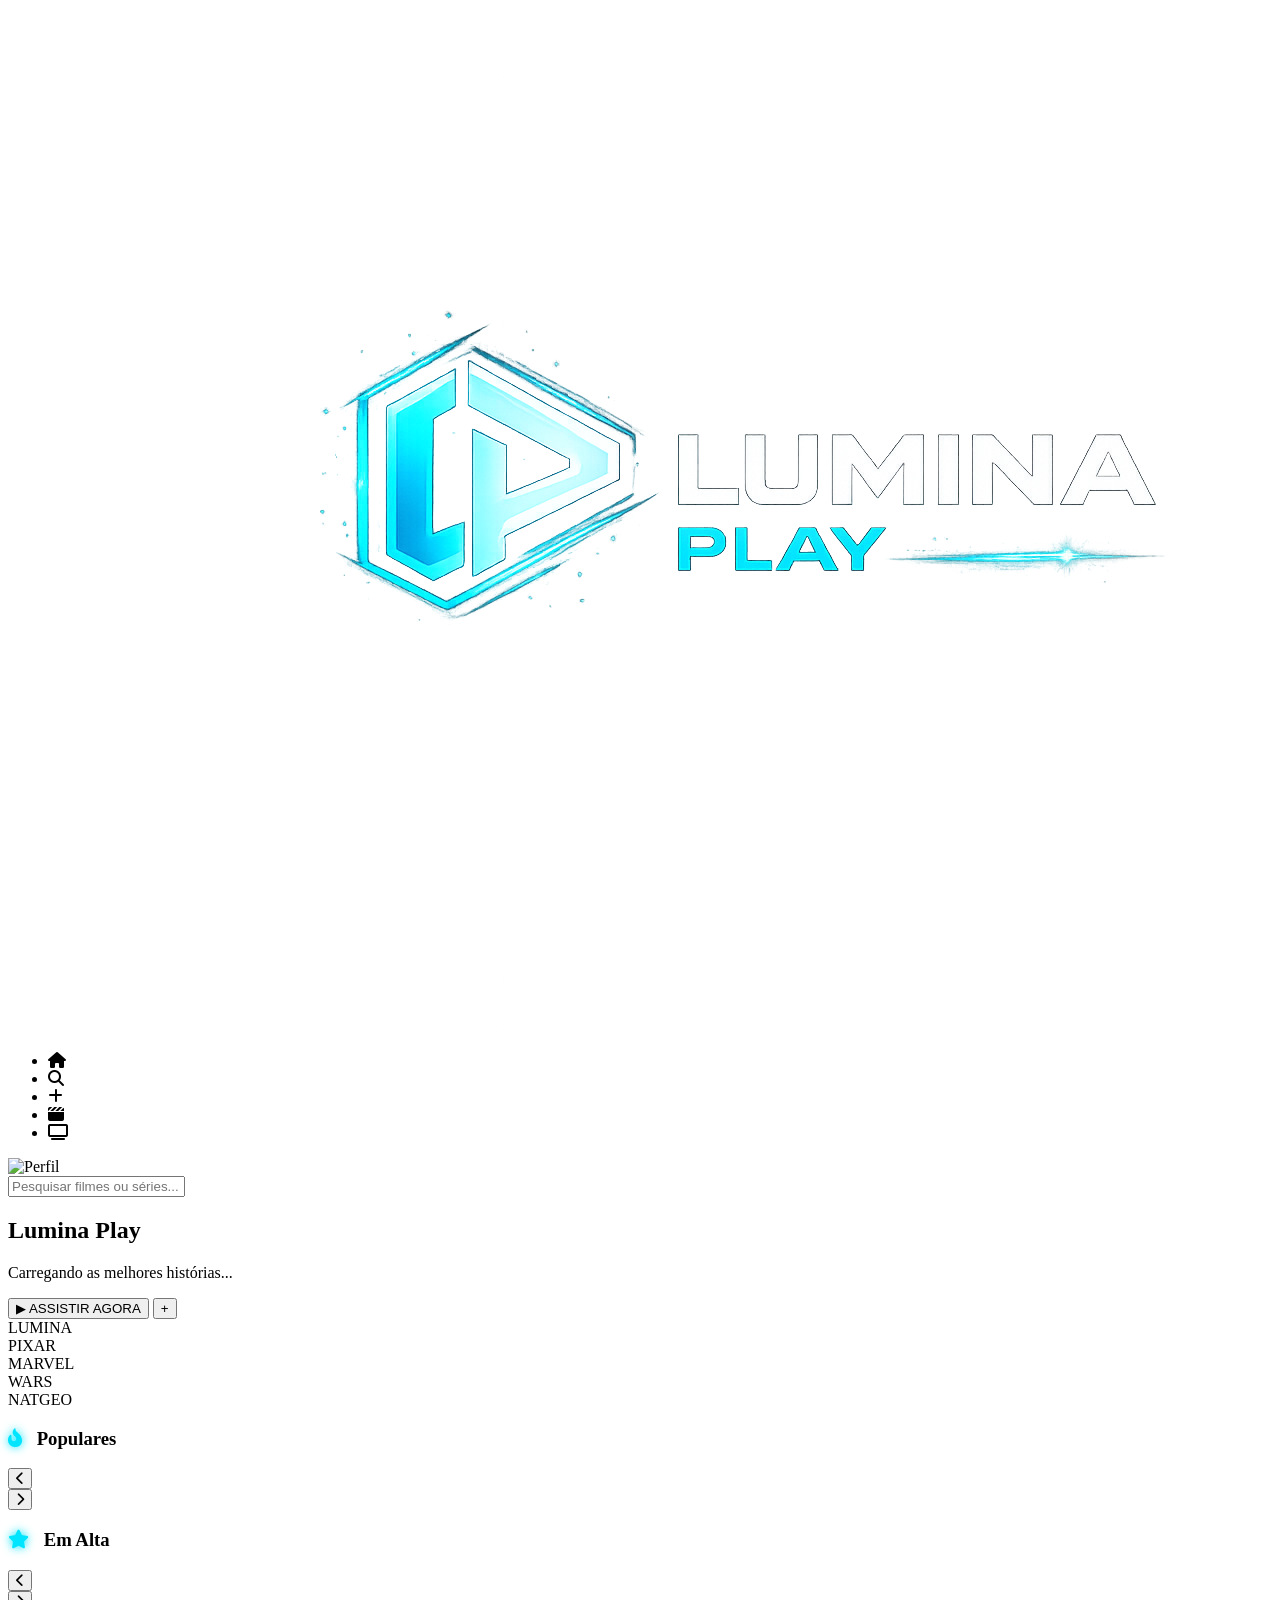
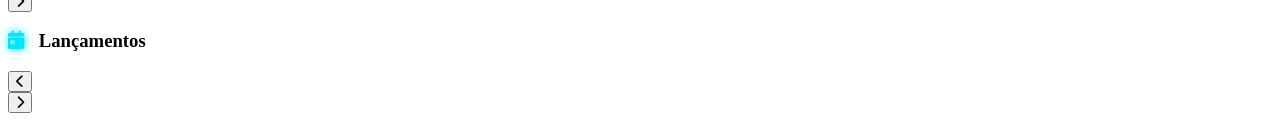
==== commit 865f92ce: "Update index.html" ====
--- a/index.html
+++ b/index.html
@@ -20,8 +20,8 @@
             <li class="active" title="Início" onclick="window.location.href='index.html'"><i class="fa-solid fa-house"></i></li>
             <li title="Pesquisar" onclick="document.getElementById('searchInput').focus(); window.scrollTo({top: 0, behavior: 'smooth'});"><i class="fa-solid fa-magnifying-glass"></i></li>
             <li title="Minha Lista" onclick="window.location.href='minha-lista.html'"><i class="fa-solid fa-plus"></i></li>
-            <li title="Filmes" onclick="window.location.href='filme.html'"><i class="fa-solid fa-clapperboard"></i></li>
-            <li title="Séries" onclick="window.location.href='series.html'"><i class="fa-solid fa-tv"></i></li>
+            <li title="Filmes" onclick="window.location.href='index.html'"><i class="fa-solid fa-clapperboard"></i></li>
+            <li title="Séries" onclick="window.location.href='index.html'"><i class="fa-solid fa-tv"></i></li>
         </ul>
 
         <div class="user-profile">
@@ -58,11 +58,11 @@
             </section>
 
             <section class="categories">
-                <div class="category-card">LUMINA</div>
-                <div class="category-card">PIXAR</div>
-                <div class="category-card">MARVEL</div>
-                <div class="category-card">WARS</div>
-                <div class="category-card">NATGEO</div>
+                <div class="category-card" onclick="alert('Filtrando por Lumina Original...')">LUMINA</div>
+                <div class="category-card" onclick="alert('Filtrando por Pixar...')">PIXAR</div>
+                <div class="category-card" onclick="alert('Filtrando por Marvel...')">MARVEL</div>
+                <div class="category-card" onclick="alert('Filtrando por Star Wars...')">WARS</div>
+                <div class="category-card" onclick="alert('Filtrando por NatGeo...')">NATGEO</div>
             </section>
 
             <div class="row">
@@ -104,19 +104,34 @@
         const mainContentArea = document.getElementById('main-content-area');
         const searchTermSpan = document.getElementById('searchTerm');
 
+        // --- FUNÇÃO DE REDIRECIONAMENTO (Garante dados salvos) ---
+        function openPlayer(item) {
+            // Se não tiver media_type (comum em algumas buscas), identificamos manualmente
+            if (!item.media_type) {
+                item.media_type = item.title ? 'movie' : 'tv';
+            }
+            localStorage.setItem('lumina_selectedMovie', JSON.stringify(item));
+            window.location.href = 'filme.html';
+        }
+
         // --- BUSCA EM TEMPO REAL ---
-        searchInput.addEventListener('input', async (e) => {
+        let searchTimeout;
+        searchInput.addEventListener('input', (e) => {
+            clearTimeout(searchTimeout);
             const query = e.target.value.trim();
+
             if (query.length > 2) {
-                mainContentArea.style.display = 'none';
-                searchRow.style.display = 'block';
-                searchTermSpan.innerText = query;
-
-                try {
-                    const res = await fetch(`https://api.themoviedb.org/3/search/multi?api_key=${API_KEY}&language=pt-BR&query=${query}`);
-                    const data = await res.json();
-                    renderMovies(searchResults, data.results);
-                } catch (err) { console.error("Erro na busca:", err); }
+                searchTimeout = setTimeout(async () => {
+                    mainContentArea.style.display = 'none';
+                    searchRow.style.display = 'block';
+                    searchTermSpan.innerText = query;
+
+                    try {
+                        const res = await fetch(`https://api.themoviedb.org/3/search/multi?api_key=${API_KEY}&language=pt-BR&query=${encodeURIComponent(query)}`);
+                        const data = await res.json();
+                        renderMovies(searchResults, data.results);
+                    } catch (err) { console.error("Erro na busca:", err); }
+                }, 500);
             } else {
                 searchRow.style.display = 'none';
                 mainContentArea.style.display = 'block';
@@ -127,18 +142,13 @@
         function renderMovies(container, list) {
             container.innerHTML = "";
             list.forEach(item => {
-                // Filtra para mostrar apenas Filmes ou Séries que tenham poster
                 if (!item.poster_path || (item.media_type && item.media_type === 'person')) return;
                 
                 const card = document.createElement('div');
                 card.className = 'card';
                 card.innerHTML = `<img src="https://image.tmdb.org/t/p/w500${item.poster_path}" alt="${item.title || item.name}" loading="lazy">`;
                 
-                card.onclick = () => {
-                    // Salvamos o objeto completo para usar no filme.html
-                    localStorage.setItem('lumina_selectedMovie', JSON.stringify(item));
-                    window.location.href = 'filme.html';
-                };
+                card.onclick = () => openPlayer(item);
                 container.appendChild(card);
             });
         }
@@ -157,31 +167,31 @@
         }
 
         async function init() {
-            // Carrega as fileiras principais
-            const pops = await fetchMovies('/movie/popular', 'row-populares');
-            fetchMovies('/trending/all/week', 'row-emalta');
-            fetchMovies('/movie/now_playing', 'row-lancamentos');
-
-            // Hero Dinâmico
+            // Carrega as fileiras principais simultaneamente
+            const [pops, emAlta, lancamentos] = await Promise.all([
+                fetchMovies('/movie/popular', 'row-populares'),
+                fetchMovies('/trending/all/week', 'row-emalta'),
+                fetchMovies('/movie/now_playing', 'row-lancamentos')
+            ]);
+
+            // Configuração do Hero Dinâmico
             if (pops && pops.length > 0) {
-                // Pega um filme aleatório entre os 8 primeiros populares
                 const movie = pops[Math.floor(Math.random() * 8)];
-                
                 const heroElement = document.getElementById('hero');
                 const backdrop = movie.backdrop_path || movie.poster_path;
                 
                 heroElement.style.backgroundImage = `linear-gradient(to top, #040714 15%, transparent 70%), url(${IMG_URL}${backdrop})`;
                 document.getElementById('heroTitle').innerText = movie.title || movie.name;
-                document.getElementById('heroOverview').innerText = movie.overview || "Uma história incrível aguarda por você no Lumina Play.";
-
-                document.getElementById('heroWatch').onclick = () => {
-                    localStorage.setItem('lumina_selectedMovie', JSON.stringify(movie));
-                    window.location.href = 'filme.html';
-                };
+                
+                const overview = movie.overview || "Uma história incrível aguarda por você no Lumina Play.";
+                document.getElementById('heroOverview').innerText = overview.length > 200 ? overview.substring(0, 200) + "..." : overview;
+
+                document.getElementById('heroWatch').onclick = () => openPlayer(movie);
 
                 document.getElementById('heroFav').onclick = () => {
                     let favs = JSON.parse(localStorage.getItem("luminaLista") || "[]");
                     if (!favs.find(f => f.id === movie.id)) {
+                        if (!movie.media_type) movie.media_type = 'movie'; // Hero sempre traz popular movies
                         favs.push(movie);
                         localStorage.setItem("luminaLista", JSON.stringify(favs));
                         alert("✅ Adicionado à sua lista!");
@@ -190,9 +200,14 @@
                     }
                 };
             }
-        }
-
-        // Controles de Scroll (Carrossel)
+
+            // PWA
+            if ('serviceWorker' in navigator) {
+                navigator.serviceWorker.register('./sw.js').catch(() => {});
+            }
+        }
+
+        // Controles de Scroll
         document.querySelectorAll('.handle').forEach(btn => {
             btn.onclick = () => {
                 const list = btn.parentElement.querySelector('.movie-list');
@@ -201,7 +216,7 @@
             };
         });
 
-        init();
+        window.onload = init;
     </script>
 </body>
 </html>
--- a/style.css
+++ b/style.css
@@ -1,336 +1,59 @@
-/* --- CONFIGURAÇÕES GERAIS --- */
-* {
-    margin: 0;
-    padding: 0;
-    box-sizing: border-box;
-    font-family: 'Poppins', sans-serif;
+/* --- AJUSTES EXTRAS PARA PLAYER E SÉRIES --- */
+
+/* Garante que o iframe ocupe todo o espaço sem barras de rolagem internas */
+.player-content iframe {
+    width: 100%;
+    height: 100%;
+    border-radius: 12px;
+    border: 2px solid rgba(0, 229, 255, 0.2);
+    box-shadow: 0 0 40px rgba(0, 0, 0, 0.5);
 }
 
-html {
-    scroll-behavior: smooth;
+/* Estilo para a Grade da "Minha Lista" */
+.favorites-grid {
+    display: grid;
+    grid-template-columns: repeat(auto-fill, minmax(160px, 1fr));
+    gap: 20px;
+    padding: 20px 0;
 }
 
-body {
-    background: #040714;
-    color: white;
-    overflow-x: hidden;
-    display: flex;
-    flex-direction: row; 
+/* Efeito de carregamento para as imagens (Skeleton Lite) */
+.card img {
+    background: #1a1d29;
+    min-height: 240px;
 }
 
-/* --- BARRA LATERAL (SIDEBAR) --- */
-.sidebar {
-    width: 80px;
-    height: 100vh;
-    background: rgba(0, 0, 0, 0.95);
-    position: fixed;
-    display: flex;
-    flex-direction: column;
-    align-items: center;
-    justify-content: space-between;
-    padding: 20px 0;
-    z-index: 1000;
-    border-right: 1px solid rgba(255, 255, 255, 0.1);
-    transition: 0.3s;
+/* Ajuste do botão de fechar o player no mobile */
+@media (max-width: 768px) {
+    .close-btn {
+        top: -60px;
+        right: 10px;
+        font-size: 35px;
+    }
+    
+    .player-content {
+        width: 100%;
+        border-radius: 0;
+    }
+    
+    .player-content iframe {
+        border-radius: 0;
+        border: none;
+    }
+
+    /* Melhora a visualização da grade no mobile */
+    .favorites-grid {
+        grid-template-columns: repeat(auto-fill, minmax(130px, 1fr));
+        gap: 10px;
+    }
 }
 
-/* --- LOGO LUMINA --- */
-.logo-container {
-    width: 60px; /* Ajustado para caber melhor na sidebar fixa */
-    position: relative;
-    margin-bottom: 20px;
-    cursor: pointer;
-    transition: transform 0.3s ease;
-    z-index: 1001;
+/* Animação suave para a entrada do Player */
+@keyframes fadeIn {
+    from { opacity: 0; transform: scale(0.9); }
+    to { opacity: 1; transform: scale(1); }
 }
 
-.logo-horizontal {
-    width: 100%;
-    height: auto;
-    filter: drop-shadow(0 0 10px rgba(0, 229, 255, 0.8));
+.player-overlay.active .player-content {
+    animation: fadeIn 0.4s ease-out;
 }
-
-.logo-container:hover {
-    transform: scale(1.1);
-}
-
-/* --- LINKS DE NAVEGAÇÃO --- */
-.nav-links { 
-    list-style: none; 
-    width: 100%;
-    display: flex;
-    flex-direction: column;
-    align-items: center;
-}
-
-.nav-links li {
-    margin: 20px 0;
-    cursor: pointer;
-    transition: 0.3s ease;
-    display: flex;
-    justify-content: center;
-    align-items: center;
-    width: 100%;
-}
-
-.nav-links li i {
-    font-size: 22px;
-    color: white;
-    opacity: 0.6;
-}
-
-.nav-links li.active i, 
-.nav-links li:hover i {
-    opacity: 1;
-    color: #00e5ff;
-    transform: scale(1.2);
-    text-shadow: 0 0 15px rgba(0, 229, 255, 0.8);
-}
-
-.user-profile img {
-    width: 45px;
-    height: 45px;
-    border-radius: 50%;
-    border: 2px solid #00e5ff;
-    object-fit: cover;
-    box-shadow: 0 0 10px rgba(0, 229, 255, 0.3);
-}
-
-/* --- CONTEÚDO PRINCIPAL --- */
-.content {
-    margin-left: 80px;
-    width: calc(100% - 80px);
-    transition: 0.3s;
-}
-
-/* --- BANNER PRINCIPAL (HERO) --- */
-.hero {
-    height: 85vh;
-    background-size: cover;
-    background-position: center;
-    position: relative;
-    background-repeat: no-repeat;
-}
-
-.hero-overlay {
-    height: 100%;
-    width: 100%;
-    background: linear-gradient(to right, #040714 15%, transparent 90%),
-                linear-gradient(to top, #040714 5%, transparent 40%);
-    display: flex;
-    align-items: center;
-    padding: 0 60px;
-}
-
-.hero-content h1 {
-    font-size: clamp(2rem, 5vw, 4rem);
-    font-weight: 800;
-    margin-bottom: 15px;
-    text-shadow: 2px 2px 15px rgba(0,0,0,0.9);
-}
-
-.hero-content p {
-    font-size: 1.1rem;
-    max-width: 600px;
-    margin-bottom: 30px;
-    color: #efefef;
-    line-height: 1.6;
-}
-
-.hero-buttons {
-    display: flex;
-    align-items: center;
-    gap: 15px;
-}
-
-.btn-play {
-    padding: 16px 45px;
-    font-weight: 800;
-    border: none;
-    border-radius: 8px;
-    background: white;
-    color: black;
-    cursor: pointer;
-    transition: 0.3s;
-    text-transform: uppercase;
-}
-
-.btn-play:hover { 
-    background: #00e5ff; 
-    color: white; 
-    box-shadow: 0 0 25px rgba(0, 229, 255, 0.9);
-}
-
-.btn-info {
-    width: 55px;
-    height: 55px;
-    border-radius: 50%;
-    border: 2px solid white;
-    background: rgba(0,0,0,0.6);
-    color: white;
-    font-size: 26px;
-    cursor: pointer;
-    transition: 0.3s;
-    display: flex;
-    justify-content: center;
-    align-items: center;
-}
-
-.btn-info:hover { border-color: #00e5ff; color: #00e5ff; transform: scale(1.1); }
-
-/* --- BUSCA --- */
-.search-section { padding: 30px 60px; }
-#searchInput {
-    width: 100%;
-    max-width: 450px;
-    padding: 14px 25px;
-    background: rgba(255,255,255,0.08);
-    border: 1px solid rgba(255,255,255,0.1);
-    border-radius: 30px;
-    color: white;
-    outline: none;
-    transition: 0.3s;
-}
-#searchInput:focus { border-color: #00e5ff; background: rgba(255,255,255,0.15); box-shadow: 0 0 15px rgba(0, 229, 255, 0.2); }
-
-/* --- FILEIRAS E TÍTULOS --- */
-.row { padding: 30px 60px; position: relative; }
-
-.row h3 { 
-    margin-bottom: 15px; 
-    font-size: 1.5rem; 
-    display: flex;
-    align-items: center;
-    gap: 10px;
-}
-
-.row h3 i {
-    color: #00e5ff;
-    filter: drop-shadow(0 0 5px rgba(0, 229, 255, 0.5));
-}
-
-.movie-list {
-    display: flex;
-    gap: 18px;
-    overflow-x: auto;
-    padding: 20px 0;
-    scrollbar-width: none; /* Firefox */
-}
-.movie-list::-webkit-scrollbar { display: none; }
-
-/* --- CARDS --- */
-.card {
-    min-width: 180px;
-    transition: transform 0.4s cubic-bezier(0.25, 0.46, 0.45, 0.94);
-    cursor: pointer;
-    border-radius: 8px;
-    position: relative;
-}
-
-.card img { 
-    width: 100%; 
-    border-radius: 8px; 
-    border: 2px solid transparent; 
-    transition: 0.3s;
-    display: block;
-    object-fit: cover;
-}
-
-.card:hover { 
-    transform: scale(1.1);
-    z-index: 100;
-}
-
-.card:hover img { 
-    border-color: #00e5ff; 
-    box-shadow: 0 0 25px rgba(0, 229, 255, 0.6); 
-}
-
-/* --- CONTROLES DO CARROSSEL --- */
-.handle {
-    position: absolute;
-    height: 250px;
-    top: 85px;
-    width: 50px;
-    background: rgba(0,0,0,0.7);
-    border: none;
-    color: white;
-    font-size: 24px;
-    cursor: pointer;
-    z-index: 500;
-    opacity: 0;
-    transition: 0.3s;
-}
-.carousel-container:hover .handle { opacity: 1; }
-.handle.left { left: 0; border-radius: 0 8px 8px 0; }
-.handle.right { right: 0; border-radius: 8px 0 0 8px; }
-.handle:hover { background: rgba(0, 229, 255, 0.3); color: #00e5ff; }
-
-/* --- PLAYER --- */
-.player-overlay {
-    position: fixed;
-    top: 0; left: 0; width: 100%; height: 100%;
-    background: rgba(0,0,0,0.98);
-    display: none;
-    z-index: 5000;
-    justify-content: center;
-    align-items: center;
-}
-.player-overlay.active { display: flex; }
-.player-content { width: 95%; max-width: 1100px; aspect-ratio: 16/9; position: relative; }
-.player-content iframe { width: 100%; height: 100%; border-radius: 12px; border: none; }
-.close-btn { position: absolute; top: -50px; right: 0; font-size: 45px; color: white; cursor: pointer; transition: 0.3s; }
-
-/* --- RESPONSIVIDADE --- */
-@media (max-width: 768px) {
-    body { flex-direction: column; }
-    
-    .sidebar {
-        width: 100%;
-        height: 70px;
-        bottom: 0;
-        top: auto;
-        flex-direction: row;
-        padding: 0 15px;
-        border-right: none;
-        border-top: 1px solid rgba(255, 255, 255, 0.1);
-    }
-    
-    .logo-container { display: none; }
-    
-    .nav-links { 
-        flex-direction: row; 
-        justify-content: space-around; 
-        margin-top: 0; 
-    }
-    
-    .nav-links li { margin: 0; width: auto; }
-    
-    .content { 
-        margin-left: 0; 
-        width: 100%; 
-        padding-bottom: 80px; 
-    }
-    
-    .hero { height: 60vh; }
-
-    .hero-overlay {
-        padding: 0 20px;
-        background: linear-gradient(to top, #040714 25%, transparent 95%);
-        align-items: flex-end;
-        padding-bottom: 30px;
-    }
-
-    .hero-content h1 { font-size: 1.8rem; }
-
-    .hero-content p { 
-        font-size: 0.9rem; 
-        -webkit-line-clamp: 3;
-        display: -webkit-box;
-        -webkit-box-orient: vertical;  
-        overflow: hidden;
-    }
-
-    .handle { display: none; }
-    .row { padding: 20px 20px; }
-}
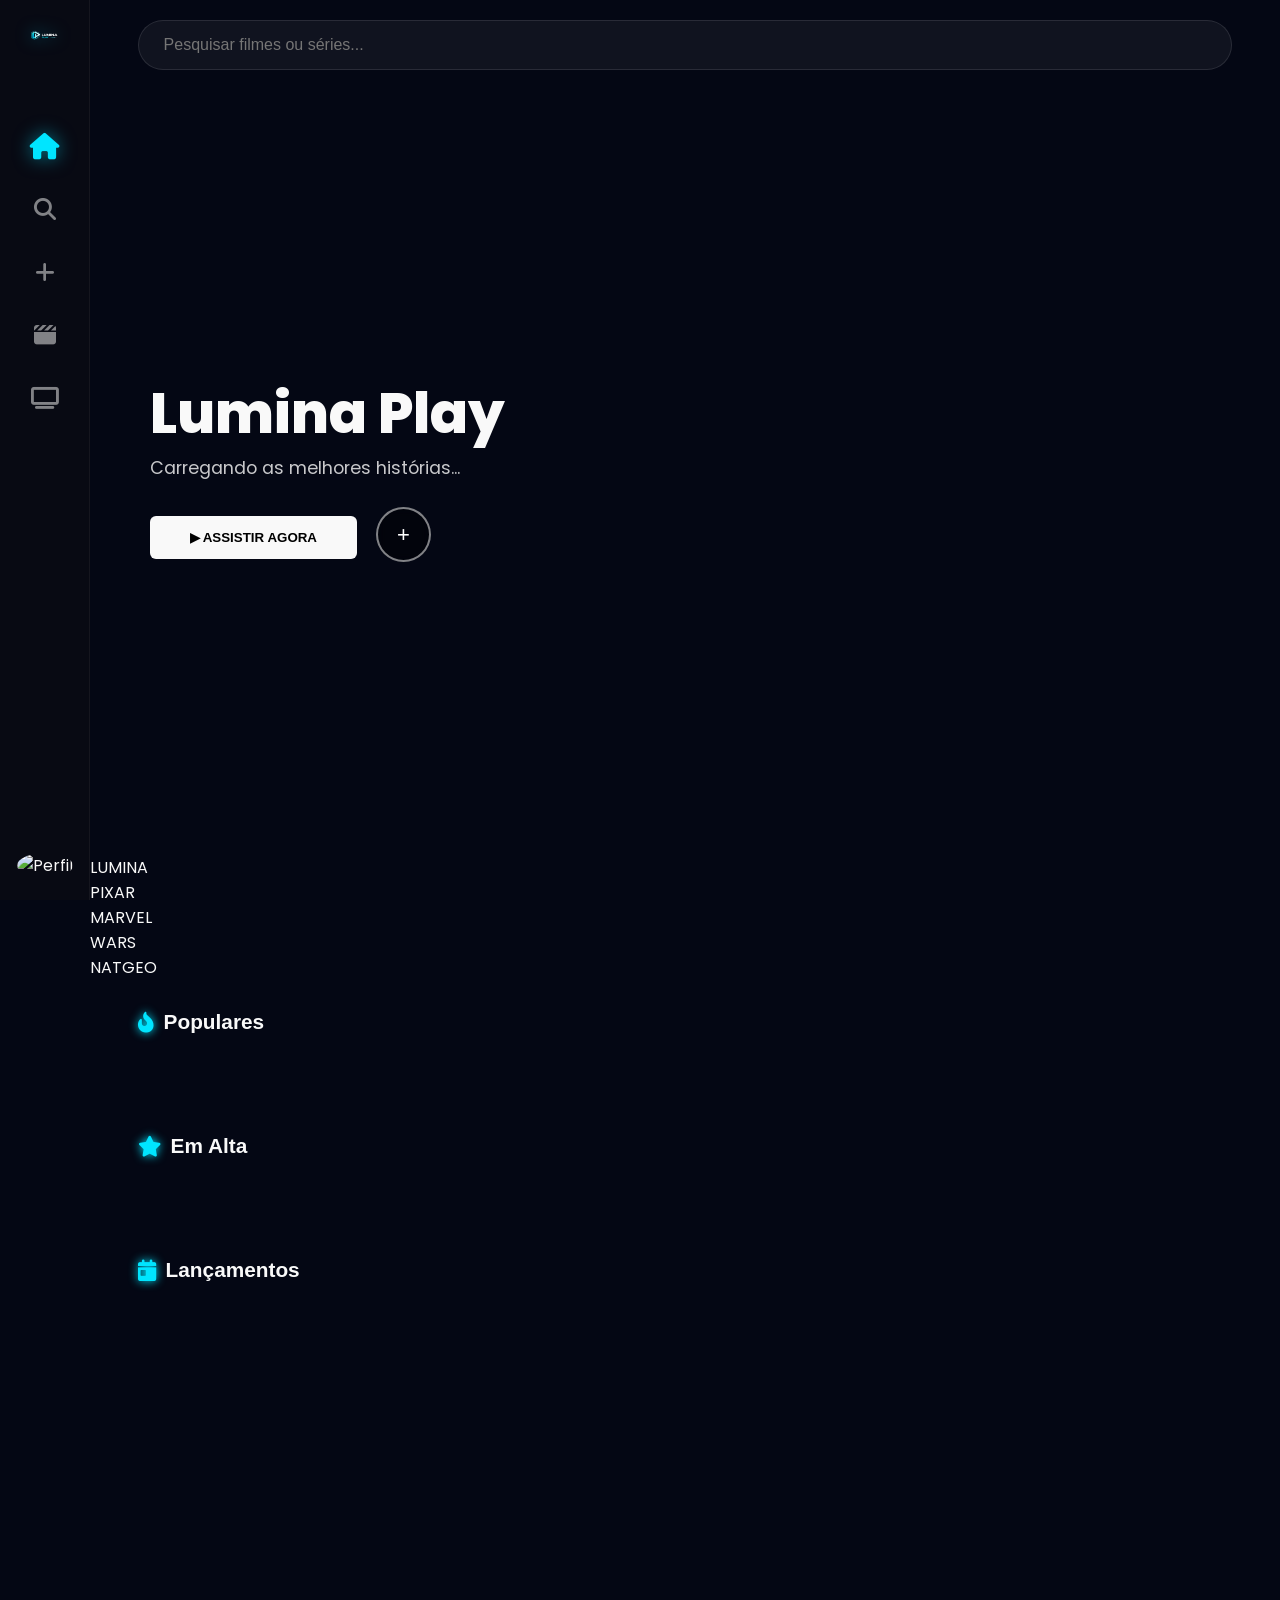
==== commit 6402e379: "Update index.html" ====
--- a/index.html
+++ b/index.html
@@ -4,24 +4,24 @@
     <meta charset="UTF-8">
     <meta name="viewport" content="width=device-width, initial-scale=1.0">
     <title>Lumina Play | Onde a luz encontra a história</title>
-    <link rel="stylesheet" href="style.css">
+    <link rel="stylesheet" href="/style.css">
     <link href="https://fonts.googleapis.com/css2?family=Poppins:wght@300;400;600;800&display=swap" rel="stylesheet">
     <link rel="stylesheet" href="https://cdnjs.cloudflare.com/ajax/libs/font-awesome/6.4.2/css/all.min.css">
-    <link rel="manifest" href="manifest.json">
+    <link rel="manifest" href="/manifest.json">
 </head>
 <body>
 
     <nav class="sidebar">
-        <div class="logo-container" onclick="window.location.href='index.html'" style="cursor: pointer;">
-            <img src="logo.png" alt="Lumina Play Logo" class="logo-horizontal">
+        <div class="logo-container" onclick="window.location.href='/'" style="cursor: pointer;">
+            <img src="/logo.png" alt="Lumina Play Logo" class="logo-horizontal">
         </div>
 
         <ul class="nav-links">
-            <li class="active" title="Início" onclick="window.location.href='index.html'"><i class="fa-solid fa-house"></i></li>
+            <li class="active" title="Início" onclick="window.location.href='/'"><i class="fa-solid fa-house"></i></li>
             <li title="Pesquisar" onclick="document.getElementById('searchInput').focus(); window.scrollTo({top: 0, behavior: 'smooth'});"><i class="fa-solid fa-magnifying-glass"></i></li>
-            <li title="Minha Lista" onclick="window.location.href='minha-lista.html'"><i class="fa-solid fa-plus"></i></li>
-            <li title="Filmes" onclick="window.location.href='index.html'"><i class="fa-solid fa-clapperboard"></i></li>
-            <li title="Séries" onclick="window.location.href='index.html'"><i class="fa-solid fa-tv"></i></li>
+            <li title="Minha Lista" onclick="window.location.href='/minha-lista.html'"><i class="fa-solid fa-plus"></i></li>
+            <li title="Filmes" onclick="window.location.href='/filme.html'"><i class="fa-solid fa-clapperboard"></i></li>
+            <li title="Séries" onclick="window.location.href='/series.html'"><i class="fa-solid fa-tv"></i></li>
         </ul>
 
         <div class="user-profile">
@@ -104,17 +104,15 @@
         const mainContentArea = document.getElementById('main-content-area');
         const searchTermSpan = document.getElementById('searchTerm');
 
-        // --- FUNÇÃO DE REDIRECIONAMENTO (Garante dados salvos) ---
         function openPlayer(item) {
-            // Se não tiver media_type (comum em algumas buscas), identificamos manualmente
             if (!item.media_type) {
                 item.media_type = item.title ? 'movie' : 'tv';
             }
             localStorage.setItem('lumina_selectedMovie', JSON.stringify(item));
-            window.location.href = 'filme.html';
-        }
-
-        // --- BUSCA EM TEMPO REAL ---
+            // Corrigido para garantir que vá para a página correta a partir da raiz
+            window.location.href = '/filme.html';
+        }
+
         let searchTimeout;
         searchInput.addEventListener('input', (e) => {
             clearTimeout(searchTimeout);
@@ -138,7 +136,6 @@
             }
         });
 
-        // --- RENDERIZAÇÃO DE CARDS ---
         function renderMovies(container, list) {
             container.innerHTML = "";
             list.forEach(item => {
@@ -153,7 +150,6 @@
             });
         }
 
-        // --- BUSCAR DADOS DAS FILEIRAS ---
         async function fetchMovies(endpoint, rowId) {
             try {
                 const res = await fetch(`https://api.themoviedb.org/3${endpoint}?api_key=${API_KEY}&language=pt-BR`);
@@ -167,14 +163,12 @@
         }
 
         async function init() {
-            // Carrega as fileiras principais simultaneamente
             const [pops, emAlta, lancamentos] = await Promise.all([
                 fetchMovies('/movie/popular', 'row-populares'),
                 fetchMovies('/trending/all/week', 'row-emalta'),
                 fetchMovies('/movie/now_playing', 'row-lancamentos')
             ]);
 
-            // Configuração do Hero Dinâmico
             if (pops && pops.length > 0) {
                 const movie = pops[Math.floor(Math.random() * 8)];
                 const heroElement = document.getElementById('hero');
@@ -191,7 +185,7 @@
                 document.getElementById('heroFav').onclick = () => {
                     let favs = JSON.parse(localStorage.getItem("luminaLista") || "[]");
                     if (!favs.find(f => f.id === movie.id)) {
-                        if (!movie.media_type) movie.media_type = 'movie'; // Hero sempre traz popular movies
+                        if (!movie.media_type) movie.media_type = 'movie';
                         favs.push(movie);
                         localStorage.setItem("luminaLista", JSON.stringify(favs));
                         alert("✅ Adicionado à sua lista!");
@@ -201,13 +195,12 @@
                 };
             }
 
-            // PWA
             if ('serviceWorker' in navigator) {
-                navigator.serviceWorker.register('./sw.js').catch(() => {});
-            }
-        }
-
-        // Controles de Scroll
+                // Registro do SW agora aponta para a raiz absoluta
+                navigator.serviceWorker.register('/sw.js').catch(() => {});
+            }
+        }
+
         document.querySelectorAll('.handle').forEach(btn => {
             btn.onclick = () => {
                 const list = btn.parentElement.querySelector('.movie-list');
--- a/style.css
+++ b/style.css
@@ -1,59 +1,314 @@
-/* --- AJUSTES EXTRAS PARA PLAYER E SÉRIES --- */
-
-/* Garante que o iframe ocupe todo o espaço sem barras de rolagem internas */
+/* ============================================================
+   VARIÁVEIS E RESET
+============================================================ */
+:root {
+    --primary-bg: #040714;
+    --sidebar-bg: rgba(9, 11, 19, 0.95);
+    --accent-color: #00e5ff; 
+    --accent-glow: rgba(0, 229, 255, 0.5);
+    --text-main: #f9f9f9;
+    --transition: all 0.4s cubic-bezier(0.25, 0.8, 0.25, 1);
+}
+
+* {
+    margin: 0;
+    padding: 0;
+    box-sizing: border-box;
+}
+
+body {
+    font-family: 'Poppins', sans-serif;
+    background-color: var(--primary-bg);
+    color: var(--text-main);
+    overflow-x: hidden;
+}
+
+/* ============================================================
+   SIDEBAR NAV
+============================================================ */
+.sidebar {
+    position: fixed;
+    left: 0;
+    top: 0;
+    height: 100vh;
+    width: 90px;
+    background: var(--sidebar-bg);
+    backdrop-filter: blur(10px); /* Efeito de vidro */
+    display: flex;
+    flex-direction: column;
+    align-items: center;
+    padding: 20px 0;
+    z-index: 1000;
+    border-right: 1px solid rgba(255, 255, 255, 0.05);
+    transition: var(--transition);
+}
+
+.logo-horizontal {
+    width: 50px;
+    margin-bottom: 40px;
+    filter: drop-shadow(0 0 8px var(--accent-glow));
+    transition: 0.3s;
+}
+
+.logo-horizontal:hover { transform: scale(1.1); }
+
+.nav-links {
+    list-style: none;
+    flex-grow: 1;
+}
+
+.nav-links li {
+    font-size: 22px;
+    margin: 30px 0;
+    cursor: pointer;
+    opacity: 0.5;
+    transition: var(--transition);
+    text-align: center;
+}
+
+.nav-links li:hover, .nav-links li.active {
+    opacity: 1;
+    color: var(--accent-color);
+    transform: scale(1.2);
+    text-shadow: 0 0 15px var(--accent-glow);
+}
+
+.user-profile img {
+    width: 45px;
+    height: 45px;
+    border-radius: 50%;
+    border: 2px solid transparent;
+    transition: var(--transition);
+}
+
+.user-profile img:hover { border-color: var(--accent-color); }
+
+/* ============================================================
+   CONTEÚDO E BUSCA
+============================================================ */
+.content {
+    margin-left: 90px;
+    padding-bottom: 50px;
+    animation: pageFadeIn 0.8s ease-out;
+}
+
+@keyframes pageFadeIn {
+    from { opacity: 0; transform: translateY(10px); }
+    to { opacity: 1; transform: translateY(0); }
+}
+
+.search-section { padding: 20px 4%; }
+
+#searchInput {
+    width: 100%;
+    background: rgba(255, 255, 255, 0.05);
+    border: 1px solid rgba(255, 255, 255, 0.1);
+    padding: 15px 25px;
+    border-radius: 30px;
+    color: white;
+    font-size: 16px;
+    outline: none;
+    transition: var(--transition);
+}
+
+#searchInput:focus {
+    background: rgba(255, 255, 255, 0.1);
+    border-color: var(--accent-color);
+    box-shadow: 0 0 20px rgba(0, 229, 255, 0.2);
+}
+
+/* ============================================================
+   HERO BANNER
+============================================================ */
+.hero {
+    height: 85vh;
+    background-size: cover;
+    background-position: center 20%;
+    position: relative;
+    transition: background-image 1s ease-in-out;
+}
+
+.hero-overlay {
+    position: absolute;
+    inset: 0;
+    /* Degradê mais profundo para destacar o texto */
+    background: linear-gradient(70deg, var(--primary-bg) 25%, transparent 100%),
+                linear-gradient(to top, var(--primary-bg) 5%, transparent 40%);
+    display: flex;
+    align-items: center;
+    padding: 0 5%;
+}
+
+.hero-content { max-width: 650px; }
+.hero-content h1 { font-size: 3.5rem; font-weight: 800; margin-bottom: 10px; line-height: 1.1; }
+.hero-overview { font-size: 1.1rem; opacity: 0.8; line-height: 1.6; margin-bottom: 25px; }
+
+.btn-play {
+    padding: 14px 40px;
+    background: var(--text-main);
+    color: black;
+    border: none;
+    border-radius: 6px;
+    font-weight: 800;
+    text-transform: uppercase;
+    cursor: pointer;
+    margin-right: 15px;
+    transition: var(--transition);
+}
+
+.btn-play:hover { background: var(--accent-color); transform: translateY(-3px); box-shadow: 0 10px 20px rgba(0, 0, 0, 0.4); }
+
+.btn-info {
+    width: 55px;
+    height: 55px;
+    border-radius: 50%;
+    border: 2px solid rgba(255,255,255,0.5);
+    background: rgba(0,0,0,0.4);
+    backdrop-filter: blur(5px);
+    color: white;
+    font-size: 22px;
+    cursor: pointer;
+    transition: var(--transition);
+}
+
+.btn-info:hover { border-color: var(--accent-color); color: var(--accent-color); transform: rotate(90deg); }
+
+/* ============================================================
+   CARDS E CARROSSEL
+============================================================ */
+.row { padding: 30px 0 20px 4%; }
+.row h3 { 
+    margin-bottom: 20px; 
+    font-weight: 600; 
+    font-size: 1.3rem;
+    display: flex;
+    align-items: center;
+}
+
+.movie-list {
+    display: flex;
+    gap: 18px;
+    overflow-x: scroll;
+    padding: 15px 0;
+    scroll-behavior: smooth;
+}
+
+.movie-list::-webkit-scrollbar { display: none; }
+
+.card {
+    min-width: 180px;
+    height: 270px;
+    border-radius: 8px;
+    overflow: hidden;
+    cursor: pointer;
+    transition: var(--transition);
+    position: relative;
+    background: #1a1d29;
+}
+
+.card:hover {
+    transform: scale(1.1) translateY(-10px);
+    box-shadow: 0 20px 40px rgba(0,0,0,0.7);
+    z-index: 10;
+}
+
+.card img {
+    width: 100%;
+    height: 100%;
+    object-fit: cover;
+}
+
+.handle {
+    position: absolute;
+    background: linear-gradient(to right, rgba(4,7,20,0.8), transparent);
+    color: white;
+    border: none;
+    width: 60px;
+    height: 270px;
+    z-index: 50;
+    cursor: pointer;
+    opacity: 0;
+    transition: 0.3s;
+}
+
+.handle.right { 
+    right: 0; 
+    background: linear-gradient(to left, rgba(4,7,20,0.8), transparent); 
+}
+
+.carousel-container:hover .handle { opacity: 1; }
+
+/* ============================================================
+   PLAYER OVERLAY
+============================================================ */
+.player-overlay {
+    position: fixed;
+    inset: 0;
+    background: rgba(0,0,0,0.9);
+    backdrop-filter: blur(15px);
+    display: none;
+    justify-content: center;
+    align-items: center;
+    z-index: 3000; /* Acima da sidebar */
+}
+
+.player-overlay.active { display: flex; }
+
+.player-content {
+    width: 90%;
+    max-width: 1100px;
+    aspect-ratio: 16/9;
+    position: relative;
+    background: #000;
+    box-shadow: 0 0 50px rgba(0,0,0,0.8);
+}
+
 .player-content iframe {
     width: 100%;
     height: 100%;
-    border-radius: 12px;
-    border: 2px solid rgba(0, 229, 255, 0.2);
-    box-shadow: 0 0 40px rgba(0, 0, 0, 0.5);
-}
-
-/* Estilo para a Grade da "Minha Lista" */
-.favorites-grid {
-    display: grid;
-    grid-template-columns: repeat(auto-fill, minmax(160px, 1fr));
-    gap: 20px;
-    padding: 20px 0;
-}
-
-/* Efeito de carregamento para as imagens (Skeleton Lite) */
-.card img {
-    background: #1a1d29;
-    min-height: 240px;
-}
-
-/* Ajuste do botão de fechar o player no mobile */
+    border: none;
+}
+
+.close-btn {
+    position: absolute;
+    top: -50px;
+    right: 0;
+    font-size: 45px;
+    color: white;
+    cursor: pointer;
+    line-height: 1;
+}
+
+/* ============================================================
+   RESPONSIVO (MOBILE)
+============================================================ */
 @media (max-width: 768px) {
-    .close-btn {
-        top: -60px;
-        right: 10px;
-        font-size: 35px;
+    .sidebar {
+        width: 100%;
+        height: 70px;
+        bottom: 0;
+        top: auto;
+        flex-direction: row;
+        padding: 0;
+        border-right: none;
+        border-top: 1px solid rgba(255, 255, 255, 0.1);
     }
     
-    .player-content {
+    .logo-container, .user-profile { display: none; }
+    
+    .nav-links {
+        display: flex;
         width: 100%;
-        border-radius: 0;
+        justify-content: space-around;
+        align-items: center;
+        margin: 0;
     }
     
-    .player-content iframe {
-        border-radius: 0;
-        border: none;
-    }
-
-    /* Melhora a visualização da grade no mobile */
-    .favorites-grid {
-        grid-template-columns: repeat(auto-fill, minmax(130px, 1fr));
-        gap: 10px;
-    }
-}
-
-/* Animação suave para a entrada do Player */
-@keyframes fadeIn {
-    from { opacity: 0; transform: scale(0.9); }
-    to { opacity: 1; transform: scale(1); }
-}
-
-.player-overlay.active .player-content {
-    animation: fadeIn 0.4s ease-out;
-}
+    .nav-links li { margin: 0; font-size: 24px; }
+
+    .content { margin-left: 0; padding-bottom: 90px; }
+
+    .hero-content h1 { font-size: 2.2rem; }
+    
+    .card { min-width: 140px; height: 210px; }
+}
